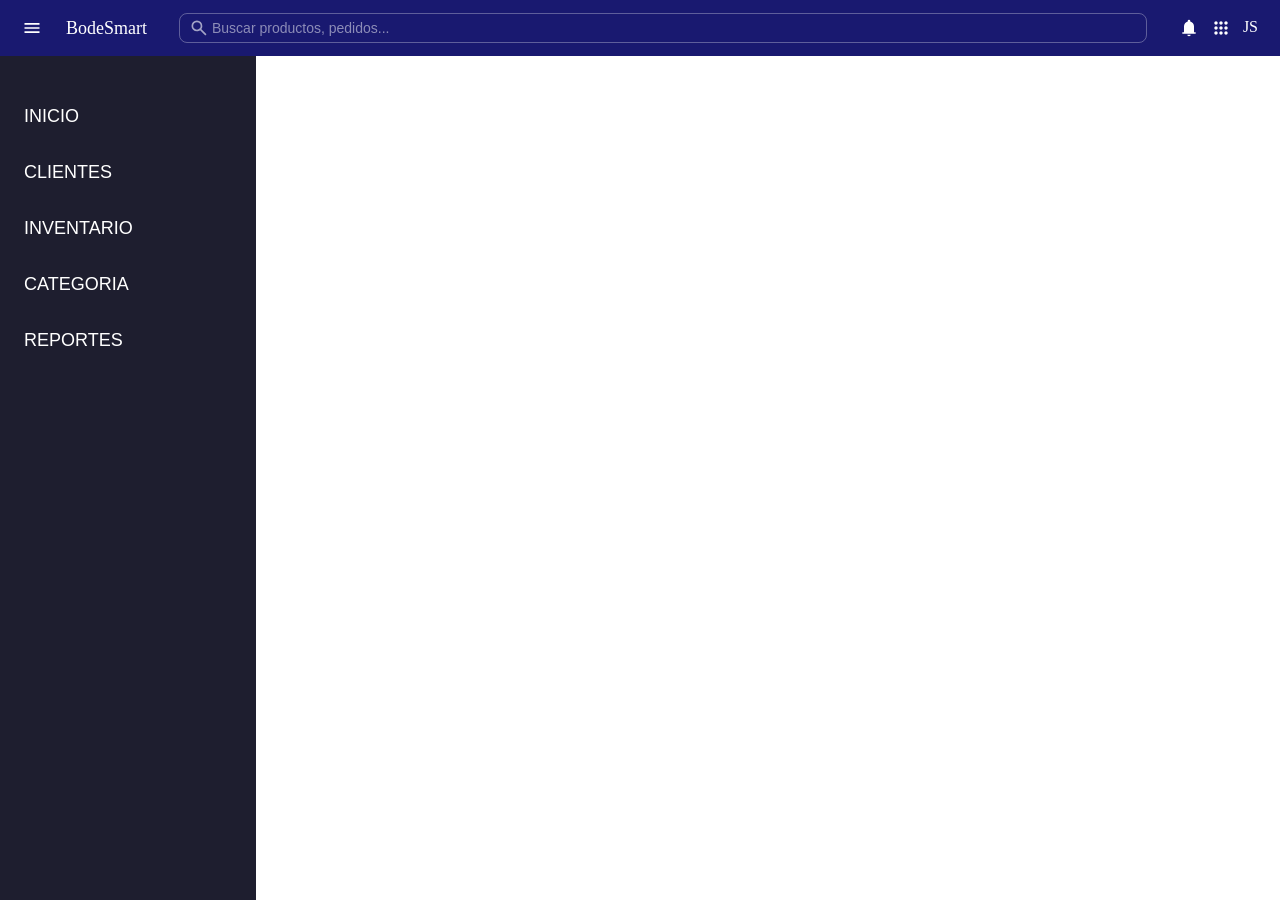
==== index.html @ 6a8f63c6 "modificar el sidebar y agregar función a sus botones" ====
<!doctype html>
<html lang="es">
  <head>
    <meta charset="UTF-8" />
    <meta name="viewport" content="width=device-width, initial-scale=1.0" />
    <title>Document</title>
    <link rel="stylesheet" href="style.css" />
    <link rel="stylesheet" href="estilo-inicio.css">
  </head>
  <body>
    <div class="container">
      <header class="topbar">
        <div class="header-inner">
          <div class="header-container">
            <div class="header-izq">
              <button onclick="colapsarSidebar()" aria-label="Abrir menú">
                <svg
                  xmlns="http://www.w3.org/2000/svg"
                  
                  viewBox="0 -960 960 960"
                >
                  <path
                    d="M120-240v-80h720v80H120Zm0-200v-80h720v80H120Zm0-200v-80h720v80H120Z"
                  />
                </svg>
              </button>
              <span class="">BodeSmart</span>
            </div>
            <div class="header-search">
              <div class="search-container">
              <button>
                <svg xmlns="http://www.w3.org/2000/svg" viewBox="0 -960 960 960"><path d="M784-120 532-372q-30 24-69 38t-83 14q-109 0-184.5-75.5T120-580q0-109 75.5-184.5T380-840q109 0 184.5 75.5T640-580q0 44-14 83t-38 69l252 252-56 56ZM380-400q75 0 127.5-52.5T560-580q0-75-52.5-127.5T380-760q-75 0-127.5 52.5T200-580q0 75 52.5 127.5T380-400Z"/></svg>
              </button>
              <input type="text" placeholder="Buscar productos, pedidos..." />
              </div>
            </div>
            <div class="header-der">
              <button class="icon-btn" aria-label="Notificaciones">
                <svg xmlns="http://www.w3.org/2000/svg" viewBox="0 -960 960 960"><path d="M160-200v-80h80v-280q0-83 50-147.5T420-792v-28q0-25 17.5-42.5T480-880q25 0 42.5 17.5T540-820v28q80 20 130 84.5T720-560v280h80v80H160Zm320-300Zm0 420q-33 0-56.5-23.5T400-160h160q0 33-23.5 56.5T480-80Z"/></svg>
                <span class="notif-dot"></span>
              </button>
              <button>
                <svg xmlns="http://www.w3.org/2000/svg" viewBox="0 -960 960 960"><path d="M183.5-183.5Q160-207 160-240t23.5-56.5Q207-320 240-320t56.5 23.5Q320-273 320-240t-23.5 56.5Q273-160 240-160t-56.5-23.5Zm240 0Q400-207 400-240t23.5-56.5Q447-320 480-320t56.5 23.5Q560-273 560-240t-23.5 56.5Q513-160 480-160t-56.5-23.5Zm240 0Q640-207 640-240t23.5-56.5Q687-320 720-320t56.5 23.5Q800-273 800-240t-23.5 56.5Q753-160 720-160t-56.5-23.5Zm-480-240Q160-447 160-480t23.5-56.5Q207-560 240-560t56.5 23.5Q320-513 320-480t-23.5 56.5Q273-400 240-400t-56.5-23.5Zm240 0Q400-447 400-480t23.5-56.5Q447-560 480-560t56.5 23.5Q560-513 560-480t-23.5 56.5Q513-400 480-400t-56.5-23.5Zm240 0Q640-447 640-480t23.5-56.5Q687-560 720-560t56.5 23.5Q800-513 800-480t-23.5 56.5Q753-400 720-400t-56.5-23.5Zm-480-240Q160-687 160-720t23.5-56.5Q207-800 240-800t56.5 23.5Q320-753 320-720t-23.5 56.5Q273-640 240-640t-56.5-23.5Zm240 0Q400-687 400-720t23.5-56.5Q447-800 480-800t56.5 23.5Q560-753 560-720t-23.5 56.5Q513-640 480-640t-56.5-23.5Zm240 0Q640-687 640-720t23.5-56.5Q687-800 720-800t56.5 23.5Q800-753 800-720t-23.5 56.5Q753-640 720-640t-56.5-23.5Z"/></svg>
              </button>
              <div class="user-avatar">JS</div>
            </div>
          </div>
        </div>
      </header>
      <section class="sidebar">
        <nav>
          <ul>
            <li>
              <button class="sidebar-button" type="button">
                INICIO
              </button>
            </li>
            <li>
              <button class="sidebar-button" type="button">
                CLIENTES
              </button>
            </li>
            <li>
              <button class="sidebar-button" type="button">
                INVENTARIO
              </button>
            </li>
            <li>
              <button class="sidebar-button" type="button">
                CATEGORIA
              </button>
            </li>
            <li>
              <button class="sidebar-button" type="button">
                REPORTES
              </button>
            </li>
          </ul>
        </nav>
      </section>
      <main class="content">

      </main>
    </div>

    <script src="js.js"></script>
  </body>
</html>
---- style.css ----
* {
  margin: 0;
  padding: 0;
  box-sizing: border-box;
}
:root{
  --innerWidth: 1816px;
  --pad-inner: 22px;
  --text-size-small: 0.6875rem; /* 11px */
  --text-size-primary: 0.875rem; /* 14px */
  --text-size-medium: 1.125rem;  /* 18px */
  --text-size-large: 1.375rem;   /* 22px */
}

.container {
  height: 100vh;
  /* padding: 0.5rem; */
  display: grid;
  grid-template-columns: 20% 1fr;
  grid-template-rows: 3.5em 1fr;
  background-color: #ccc;
  overflow: hidden;
  grid-template-areas:
    "topbar topbar"
    "sidebar content";
}

.topbar{
  width: 100%;
  height: 100%;
  display: flex;
  border-radius: 0px;
  background-color: midnightblue;
  color: white;
  fill: white;
}

.topbar a{
  color: inherit;
  text-decoration: none;
  font-size: var(--text-size-medium); /* Consumiendo la variable */
}

.topbar span{
  color: inherit;
  text-decoration: none;
  font-size: var(--text-size-medium); 
}


.header-inner{
  inline-size: min(100% - var(--pad-inner) * 2, var(--innerWidth));
  margin-inline: auto;
  /* background-color: cadetblue; */
}

.header-container {
  display: flex;
  /* justify-content: space-between; ahora los divs izq der mid se separan con gap*/
  align-items: center;
  height: 100%;
  width: 100%;
  gap: 2em;
  
}

.header-izq{
  display: flex;
  gap: 1.5rem;
  align-items: center;
}

/* .header-search{
  flex: 1;
  display: flex;
}

.header-search input {
  width: 100%;
  padding: 0.4rem 0.75rem;
  border: 1px solid rgba(255, 255, 255, 0.3);
  border-radius: 8px;
  background: transparent;
  color: white;
  font-size: var(--text-size-primary);
  outline: none;
} */

.header-search {
  flex: 1;
}

.search-container {
  position: relative;
  width: 100%;
  display: flex;
  align-items: center;
}

.search-container svg {
  position: absolute;
  left: 0.6rem;
  fill: rgba(255, 255, 255, 0.6);
  pointer-events: none;
}

.header-search input {
  width: 100%;
  padding: 0.4rem 0.75rem 0.4rem 2rem;
  border: 1px solid rgba(255, 255, 255, 0.3);
  border-radius: 8px;
  background: transparent;
  color: white;
  font-size: var(--text-size-primary);
  outline: none;
}

.header-search input::placeholder {
  color: rgba(255, 255, 255, 0.5);
}


.header-der{
  display: flex;
  justify-content: flex-end;
  gap: 0.75rem;
}

header button {
  background: transparent; /* Quita el fondo gris */
  border: none;
  padding: 0;              /* Quita el relleno extra del navegador */
  cursor: pointer;         /* Convierte el ratón en la manita al pasar por encima */
  
  /* LA MAGIA: Convertir el botón en un contenedor Flex 
     elimina los espacios fantasma del SVG al instante */
  display: flex;           
  align-items: center;
  justify-content: center;
  /* height: 100%; */
}



header button svg{
  max-width: 100%;
  width: auto;
  height: 1.5em;
}

header nav ul{
  display: flex;
  gap: 2rem;
  list-style: none;
}

.topbar {
  grid-area: topbar;
}

.sidebar {
  grid-area: sidebar;
  background-color: #1e1e2f;
  border-radius: 0;
  height: 100%;
}

.sidebar nav {
  width: 100%;
}

.sidebar nav ul {
  display: flex;
  flex-direction: column;
  padding: 2rem 0;
}

.sidebar nav ul li {
  height: 3.5rem;
  list-style: none;
}

.sidebar-button{
  width: 100%;
  height: 100%;
  font-size: var(--text-size-medium);
  padding: 0 0 0 1.5rem;
  text-align: start;
  color: white;
  background-color: #1e1e2f;
  border: none;
}

.sidebar-button:hover{
  background-color: #3A86FF;
}



.container.is-collapsed {
  /* Pasamos de 2 columnas a 1 sola columna que ocupa todo (1fr) */
  grid-template-columns: 1fr; 
  
  /* Redefinimos el mapa del Grid sin el sidebar */
  grid-template-areas:
    "topbar"
    "content";
}

/* Ocultamos físicamente el sidebar cuando está colapsado */
.container.is-collapsed .sidebar {
  display: none; 
}

@media (max-width: 768px){
    .header-container nav{
        display: none;
    }
}
---- estilo-inicio.css ----
* {
    margin: 0;
    padding: 0;
    box-sizing: border-box;
}

.content {
    padding: 2rem;
    height: 100vh;
    background-color: white;
    overflow-y: auto;
}

.container-info ul {
    display: grid;
    grid-template-columns: repeat(3, 1fr);
    grid-template-rows: 1fr 1fr 1fr;
    gap: 1rem;
    min-width: 650px;
}

.container-info ul li {
    list-style: none;
    background-color: var(--bg-color);
    border-radius: 5px;
    padding: 0.5rem 2rem;
    display: flex;
    align-items: center;
    justify-content: space-between;
    height: 8rem;
}

.container-info ul li svg {
    height: 100%;
    opacity: 0.7;
}

.info-item {
    display: flex;
    flex-direction: column;
    color: white;
}

.info-item p {
    font-size: var(--text-size-large);
}

.info-item span {
    font-size: var(--text-size-primary);
}
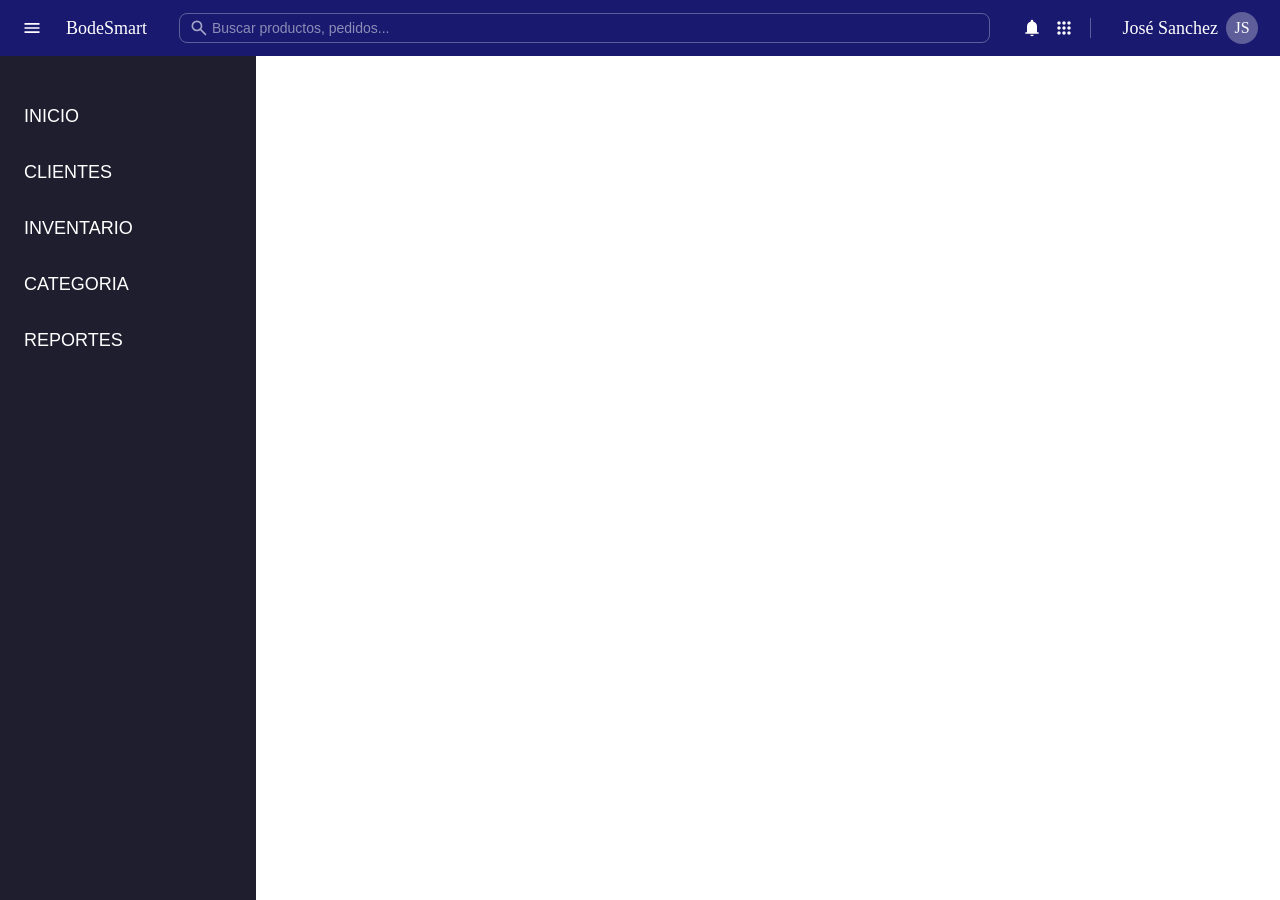
==== commit 7d002058: "Recupere el html y css del header, combine la logica del js" ====
--- a/index.html
+++ b/index.html
@@ -34,16 +34,24 @@
               <input type="text" placeholder="Buscar productos, pedidos..." />
               </div>
             </div>
-            <div class="header-der">
-              <button class="icon-btn" aria-label="Notificaciones">
-                <svg xmlns="http://www.w3.org/2000/svg" viewBox="0 -960 960 960"><path d="M160-200v-80h80v-280q0-83 50-147.5T420-792v-28q0-25 17.5-42.5T480-880q25 0 42.5 17.5T540-820v28q80 20 130 84.5T720-560v280h80v80H160Zm320-300Zm0 420q-33 0-56.5-23.5T400-160h160q0 33-23.5 56.5T480-80Z"/></svg>
+            <div class="header-der-btns">
+                <button class="icon-btn" aria-label="Notificaciones"><svg xmlns="http://www.w3.org/2000/svg" viewBox="0 -960 960 960"><path d="M160-200v-80h80v-280q0-83 50-147.5T420-792v-28q0-25 17.5-42.5T480-880q25 0 42.5 17.5T540-820v28q80 20 130 84.5T720-560v280h80v80H160Zm320-300Zm0 420q-33 0-56.5-23.5T400-160h160q0 33-23.5 56.5T480-80Z"/></svg>
                 <span class="notif-dot"></span>
-              </button>
-              <button>
-                <svg xmlns="http://www.w3.org/2000/svg" viewBox="0 -960 960 960"><path d="M183.5-183.5Q160-207 160-240t23.5-56.5Q207-320 240-320t56.5 23.5Q320-273 320-240t-23.5 56.5Q273-160 240-160t-56.5-23.5Zm240 0Q400-207 400-240t23.5-56.5Q447-320 480-320t56.5 23.5Q560-273 560-240t-23.5 56.5Q513-160 480-160t-56.5-23.5Zm240 0Q640-207 640-240t23.5-56.5Q687-320 720-320t56.5 23.5Q800-273 800-240t-23.5 56.5Q753-160 720-160t-56.5-23.5Zm-480-240Q160-447 160-480t23.5-56.5Q207-560 240-560t56.5 23.5Q320-513 320-480t-23.5 56.5Q273-400 240-400t-56.5-23.5Zm240 0Q400-447 400-480t23.5-56.5Q447-560 480-560t56.5 23.5Q560-513 560-480t-23.5 56.5Q513-400 480-400t-56.5-23.5Zm240 0Q640-447 640-480t23.5-56.5Q687-560 720-560t56.5 23.5Q800-513 800-480t-23.5 56.5Q753-400 720-400t-56.5-23.5Zm-480-240Q160-687 160-720t23.5-56.5Q207-800 240-800t56.5 23.5Q320-753 320-720t-23.5 56.5Q273-640 240-640t-56.5-23.5Zm240 0Q400-687 400-720t23.5-56.5Q447-800 480-800t56.5 23.5Q560-753 560-720t-23.5 56.5Q513-640 480-640t-56.5-23.5Zm240 0Q640-687 640-720t23.5-56.5Q687-800 720-800t56.5 23.5Q800-753 800-720t-23.5 56.5Q753-640 720-640t-56.5-23.5Z"/></svg>
-              </button>
-              <div class="user-avatar">JS</div>
-            </div>
+                </button>
+                <button>
+                  <svg xmlns="http://www.w3.org/2000/svg" viewBox="0 -960 960 960"><path d="M183.5-183.5Q160-207 160-240t23.5-56.5Q207-320 240-320t56.5 23.5Q320-273 320-240t-23.5 56.5Q273-160 240-160t-56.5-23.5Zm240 0Q400-207 400-240t23.5-56.5Q447-320 480-320t56.5 23.5Q560-273 560-240t-23.5 56.5Q513-160 480-160t-56.5-23.5Zm240 0Q640-207 640-240t23.5-56.5Q687-320 720-320t56.5 23.5Q800-273 800-240t-23.5 56.5Q753-160 720-160t-56.5-23.5Zm-480-240Q160-447 160-480t23.5-56.5Q207-560 240-560t56.5 23.5Q320-513 320-480t-23.5 56.5Q273-400 240-400t-56.5-23.5Zm240 0Q400-447 400-480t23.5-56.5Q447-560 480-560t56.5 23.5Q560-513 560-480t-23.5 56.5Q513-400 480-400t-56.5-23.5Zm240 0Q640-447 640-480t23.5-56.5Q687-560 720-560t56.5 23.5Q800-513 800-480t-23.5 56.5Q753-400 720-400t-56.5-23.5Zm-480-240Q160-687 160-720t23.5-56.5Q207-800 240-800t56.5 23.5Q320-753 320-720t-23.5 56.5Q273-640 240-640t-56.5-23.5Zm240 0Q400-687 400-720t23.5-56.5Q447-800 480-800t56.5 23.5Q560-753 560-720t-23.5 56.5Q513-640 480-640t-56.5-23.5Zm240 0Q640-687 640-720t23.5-56.5Q687-800 720-800t56.5 23.5Q800-753 800-720t-23.5 56.5Q753-640 720-640t-56.5-23.5Z"/></svg>
+                </button>
+              </div>
+              <div class="perfil">
+                <span>José Sanchez</span>
+                <div class="user-avatar" onclick="desplegarMenu(event)">JS</div>
+                <div class="perfil-menu">
+                  <div class="menu-container" onclick="event.stopPropagation(); window.location='login.html'">
+                    <svg xmlns="http://www.w3.org/2000/svg" viewBox="0 -960 960 960"><path d="M200-120q-33 0-56.5-23.5T120-200v-560q0-33 23.5-56.5T200-840h280v80H200v560h280v80H200Zm440-160-55-58 102-102H360v-80h327L585-622l55-58 200 200-200 200Z"/></svg>
+                    <span>Cerrar sesión</span>
+                  </div>
+                </div>
+              </div>
           </div>
         </div>
       </header>
--- a/style.css
+++ b/style.css
@@ -123,7 +123,71 @@
 .header-der{
   display: flex;
   justify-content: flex-end;
+  gap: 0.95rem;
+}
+
+.header-der-btns {
+  display: flex;
+  align-items: center;
   gap: 0.75rem;
+  padding-right: 1rem;
+  border-right: 1px solid rgba(255, 255, 255, 0.3);
+}
+
+.perfil{
+  position: relative;
+  display: flex;
+  align-items: center;
+  gap: 0.5em;
+  
+}
+
+.perfil-menu{
+  display: none;
+  position: absolute;
+  top: calc(100% + 0.5rem);
+  right: 0;
+  background: white;
+  color: midnightblue;
+  border-radius: 3px;
+  padding: 0.3rem 0; /* a los lados no va padding */
+  min-width: 160px;
+  box-shadow: 0 4px 12px rgba(0,0,0,0.15);
+}
+
+.menu-container{
+  display: flex;
+  /* en el container main no va altura */
+  cursor: pointer;
+  align-items: center;
+  padding: 0.4rem 1rem;
+  gap: 0.3rem;
+}
+
+.menu-container svg{
+  fill: black;
+  /* max-width: 100%; */
+  height: 1.5rem;
+}
+
+.perfil-menu a{
+  display: block;
+  padding: 0.6rem 1rem;
+  font-size: 1rem;
+  color: midnightblue;
+  text-decoration: none;
+}
+
+
+.user-avatar{
+  width: 32px;
+  height: 32px;
+  background-color: rgba(255, 255, 255, 0.3);
+  border-radius: 999px;
+  display: flex;
+  justify-content: center;
+  align-items: center;
+  cursor: pointer;
 }
 
 header button {
@@ -212,6 +276,10 @@
   display: none; 
 }
 
+.perfil.is-open .perfil-menu {
+  display: block;
+}
+
 @media (max-width: 768px){
     .header-container nav{
         display: none;
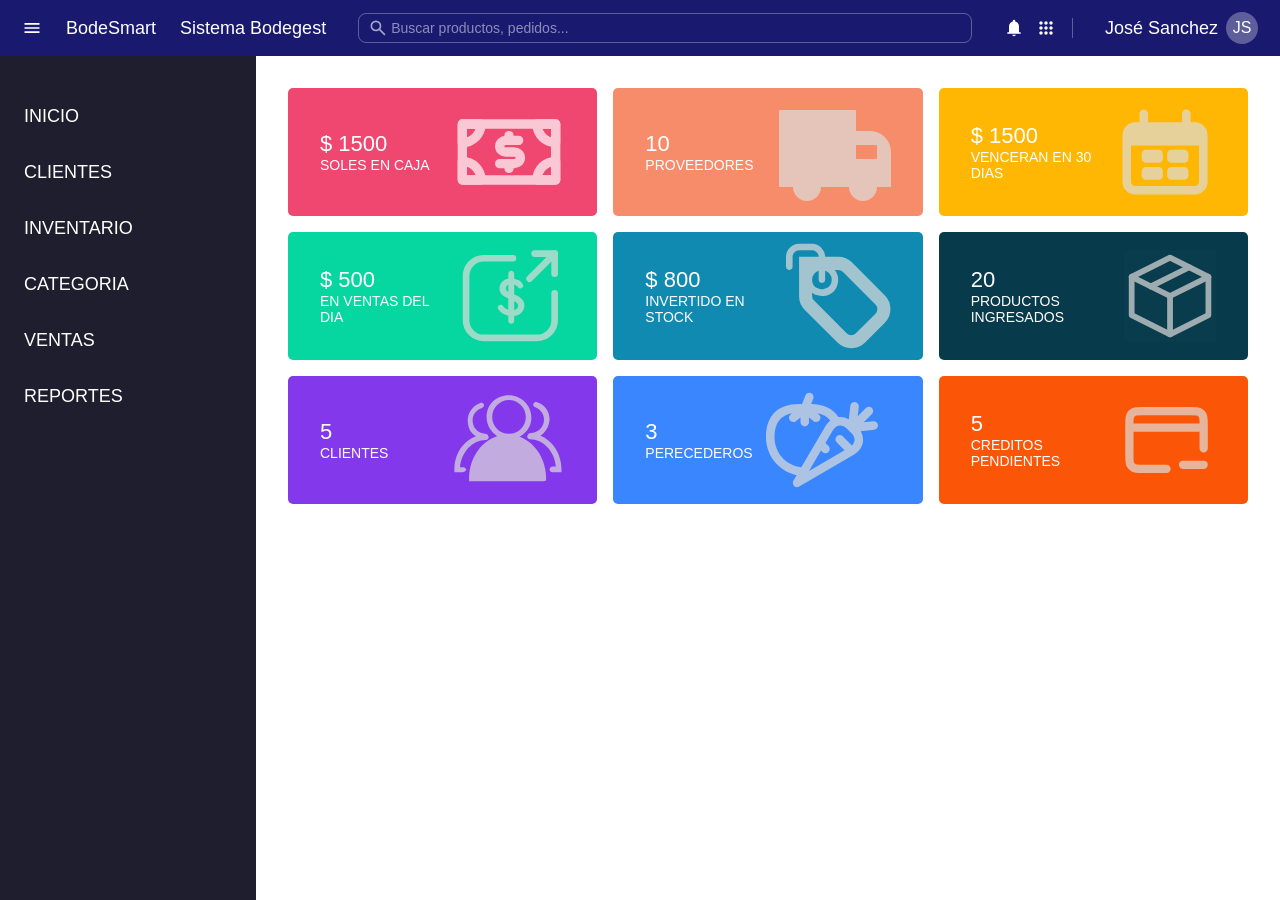
==== commit 4ae9045f: "mejoras" ====
--- a/index.html
+++ b/index.html
@@ -6,6 +6,7 @@
     <title>Document</title>
     <link rel="stylesheet" href="style.css" />
     <link rel="stylesheet" href="estilo-inicio.css">
+    <link rel="stylesheet" href="estilo-inventario.css">
   </head>
   <body>
     <div class="container">
@@ -25,6 +26,7 @@
                 </svg>
               </button>
               <span class="">BodeSmart</span>
+              <span class="" style="font-family: 'Gill Sans', 'Gill Sans MT', Calibri, 'Trebuchet MS', sans-serif; display: flex;">Sistema Bodegest</span>
             </div>
             <div class="header-search">
               <div class="search-container">
@@ -80,6 +82,11 @@
             </li>
             <li>
               <button class="sidebar-button" type="button">
+                VENTAS
+              </button>
+            </li>
+            <li>
+              <button class="sidebar-button" type="button">
                 REPORTES
               </button>
             </li>
@@ -87,7 +94,73 @@
         </nav>
       </section>
       <main class="content">
-
+        <section class="container-info">
+    <ul>
+        <li style="--bg-color: #EF476F;">
+            <div class="info-item">
+                <p>$ 1500</p>
+                <span>SOLES EN CAJA</span>
+            </div>
+            <svg viewBox="0 0 24 24" fill="none" xmlns="http://www.w3.org/2000/svg" stroke="#ffffff"><g id="SVGRepo_bgCarrier" stroke-width="0"></g><g id="SVGRepo_tracerCarrier" stroke-linecap="round" stroke-linejoin="round"></g><g id="SVGRepo_iconCarrier"> <g clip-path="url(#clip0_443_3628)"> <rect x="2" y="6" width="20" height="12" stroke="#ffffff" stroke-width="2" stroke-linecap="round" stroke-linejoin="round"></rect> <path d="M22 10C21.4747 10 20.9546 9.89654 20.4693 9.69552C19.984 9.4945 19.543 9.19986 19.1716 8.82843C18.8001 8.45699 18.5055 8.01604 18.3045 7.53073C18.1035 7.04543 18 6.52529 18 6L22 6L22 10Z" stroke="#ffffff" stroke-width="2" stroke-linecap="round" stroke-linejoin="round"></path> <path d="M18 18C18 16.9391 18.4214 15.9217 19.1716 15.1716C19.9217 14.4214 20.9391 14 22 14L22 18L18 18Z" stroke="#ffffff" stroke-width="2" stroke-linecap="round" stroke-linejoin="round"></path> <path d="M2 14C3.06087 14 4.07828 14.4214 4.82843 15.1716C5.57857 15.9217 6 16.9391 6 18L2 18L2 14Z" stroke="#ffffff" stroke-width="2" stroke-linecap="round" stroke-linejoin="round"></path> <path d="M6 6C6 7.06087 5.57857 8.07828 4.82843 8.82843C4.07828 9.57857 3.06087 10 2 10L2 6H6Z" stroke="#ffffff" stroke-width="2" stroke-linecap="round" stroke-linejoin="round"></path> <path d="M14.0741 9.5H11.3333C10.597 9.5 10 10.0596 10 10.75C10 11.4404 10.597 12 11.3333 12H13.1111C13.8475 12 14.4444 12.5596 14.4444 13.25C14.4444 13.9404 13.8475 14.5 13.1111 14.5H10" stroke="#ffffff" stroke-width="2" stroke-linecap="round" stroke-linejoin="round"></path> <path d="M12 9.51733V8.5" stroke="#ffffff" stroke-width="2" stroke-linecap="round" stroke-linejoin="round"></path> <path d="M12 15.5173V14.5" stroke="#ffffff" stroke-width="2" stroke-linecap="round" stroke-linejoin="round"></path> </g> <defs> <clipPath id="clip0_443_3628"> <rect width="24" height="24" fill="white"></rect> </clipPath> </defs> </g></svg>
+        </li>
+        <li style="--bg-color: #F78C6B;">
+            <div class="info-item">
+                <p>10</p>
+                <span>PROVEEDORES</span>
+            </div>
+            <svg viewBox="0 0 16 16" fill="none" xmlns="http://www.w3.org/2000/svg"><g id="SVGRepo_bgCarrier" stroke-width="0"></g><g id="SVGRepo_tracerCarrier" stroke-linecap="round" stroke-linejoin="round"></g><g id="SVGRepo_iconCarrier"> <path fill-rule="evenodd" clip-rule="evenodd" d="M11 2H0V13H2C2 14.1046 2.89543 15 4 15C5.10457 15 6 14.1046 6 13H10C10 14.1046 10.8954 15 12 15C13.1046 15 14 14.1046 14 13H16V8C16 6.34315 14.6569 5 13 5H11V2ZM11 7V9H14V7H11Z" fill="#deddda"></path> </g></svg>
+        </li>
+        <li style="--bg-color: #FFB703;">
+            <div class="info-item">
+                <p>$ 1500</p>
+                <span>VENCERAN EN 30 DIAS</span>
+            </div>
+            <svg viewBox="0 0 24 24" fill="none" xmlns="http://www.w3.org/2000/svg" stroke="#deddda"><g id="SVGRepo_bgCarrier" stroke-width="0"></g><g id="SVGRepo_tracerCarrier" stroke-linecap="round" stroke-linejoin="round"></g><g id="SVGRepo_iconCarrier"> <rect x="3" y="6" width="18" height="15" rx="2" stroke="#deddda" stroke-width="2"></rect> <path d="M3 10C3 8.11438 3 7.17157 3.58579 6.58579C4.17157 6 5.11438 6 7 6H17C18.8856 6 19.8284 6 20.4142 6.58579C21 7.17157 21 8.11438 21 10H3Z" fill="#deddda"></path> <path d="M7 3L7 6" stroke="#deddda" stroke-width="2" stroke-linecap="round"></path> <path d="M17 3L17 6" stroke="#deddda" stroke-width="2" stroke-linecap="round"></path> <rect x="7" y="12" width="4" height="2" rx="0.5" fill="#deddda"></rect> <rect x="7" y="16" width="4" height="2" rx="0.5" fill="#deddda"></rect> <rect x="13" y="12" width="4" height="2" rx="0.5" fill="#deddda"></rect> <rect x="13" y="16" width="4" height="2" rx="0.5" fill="#deddda"></rect> </g></svg>
+        </li>
+        <li style="--bg-color: #06D6A0;">
+            <div class="info-item">
+                <p>$ 500</p>
+                <span>EN VENTAS DEL DIA</span>
+            </div>
+            <svg viewBox="-0.5 0 25 25" fill="none" xmlns="http://www.w3.org/2000/svg"><g id="SVGRepo_bgCarrier" stroke-width="0"></g><g id="SVGRepo_tracerCarrier" stroke-linecap="round" stroke-linejoin="round"></g><g id="SVGRepo_iconCarrier"> <path d="M12.8702 16.97V18.0701C12.8702 18.2478 12.7995 18.4181 12.6739 18.5437C12.5482 18.6694 12.3778 18.74 12.2001 18.74C12.0224 18.74 11.852 18.6694 11.7264 18.5437C11.6007 18.4181 11.5302 18.2478 11.5302 18.0701V16.9399C11.0867 16.8668 10.6625 16.7051 10.2828 16.4646C9.90316 16.2241 9.57575 15.9097 9.32013 15.54C9.21763 15.428 9.16061 15.2817 9.16016 15.1299C9.16006 15.0433 9.17753 14.9576 9.21155 14.8779C9.24557 14.7983 9.29545 14.7263 9.35809 14.6665C9.42074 14.6067 9.49484 14.5601 9.57599 14.5298C9.65713 14.4994 9.7436 14.4859 9.83014 14.49C9.91602 14.4895 10.0009 14.5081 10.0787 14.5444C10.1566 14.5807 10.2254 14.6338 10.2802 14.7C10.6 15.1178 11.0342 15.4338 11.5302 15.6099V13.0701C10.2002 12.5401 9.53015 11.77 9.53015 10.76C9.55019 10.2193 9.7627 9.70353 10.1294 9.30566C10.4961 8.9078 10.9929 8.65407 11.5302 8.59009V7.47998C11.5302 7.30229 11.6007 7.13175 11.7264 7.0061C11.852 6.88045 12.0224 6.81006 12.2001 6.81006C12.3778 6.81006 12.5482 6.88045 12.6739 7.0061C12.7995 7.13175 12.8702 7.30229 12.8702 7.47998V8.58008C13.2439 8.63767 13.6021 8.76992 13.9234 8.96924C14.2447 9.16856 14.5226 9.43077 14.7402 9.73999C14.8284 9.85568 14.8805 9.99471 14.8901 10.1399C14.8928 10.2256 14.8783 10.3111 14.8473 10.3911C14.8163 10.4711 14.7696 10.5439 14.7099 10.6055C14.6502 10.667 14.5787 10.7161 14.4998 10.7495C14.4208 10.7829 14.3359 10.8001 14.2501 10.8C14.1607 10.7989 14.0725 10.7787 13.9915 10.7407C13.9104 10.7028 13.8384 10.648 13.7802 10.5801C13.5417 10.2822 13.2274 10.054 12.8702 9.91992V12.1699L13.1202 12.27C14.3902 12.76 15.1802 13.4799 15.1802 14.6299C15.163 15.2399 14.9149 15.8208 14.4862 16.2551C14.0575 16.6894 13.4799 16.9449 12.8702 16.97ZM11.5302 11.5901V9.96997C11.3688 10.0285 11.2298 10.1363 11.1329 10.2781C11.0361 10.4198 10.9862 10.5884 10.9902 10.76C10.9984 10.93 11.053 11.0945 11.1483 11.2356C11.2435 11.3767 11.3756 11.4889 11.5302 11.5601V11.5901ZM13.7302 14.6599C13.7302 14.1699 13.3902 13.8799 12.8702 13.6599V15.6599C13.1157 15.6254 13.3396 15.5009 13.4985 15.3105C13.6574 15.1202 13.74 14.8776 13.7302 14.6299V14.6599Z" fill="#deddda"></path> <path d="M12.58 3.96997H6C4.93913 3.96997 3.92178 4.39146 3.17163 5.1416C2.42149 5.89175 2 6.9091 2 7.96997V17.97C2 19.0308 2.42149 20.0482 3.17163 20.7983C3.92178 21.5485 4.93913 21.97 6 21.97H18C19.0609 21.97 20.0783 21.5485 20.8284 20.7983C21.5786 20.0482 22 19.0308 22 17.97V11.8999" stroke="#deddda" stroke-width="1.5" stroke-linecap="round" stroke-linejoin="round"></path> <path d="M16.3398 8.57992L21.9998 2.91992" stroke="#deddda" stroke-width="1.5" stroke-linecap="round" stroke-linejoin="round"></path> <path d="M17.4805 2.91992H22.0005V7.44992" stroke="#deddda" stroke-width="1.5" stroke-linecap="round" stroke-linejoin="round"></path> </g></svg>
+        </li>
+        <li style="--bg-color: #118AB2;">
+            <div class="info-item">
+                <p>$ 800</p>
+                <span>INVERTIDO EN STOCK</span>
+            </div>
+            <svg fill="#deddda" viewBox="0 0 32 32" version="1.1" xmlns="http://www.w3.org/2000/svg"><g id="SVGRepo_bgCarrier" stroke-width="0"></g><g id="SVGRepo_tracerCarrier" stroke-linecap="round" stroke-linejoin="round"></g><g id="SVGRepo_iconCarrier"> <title>label</title> <path d="M0 7.008v-3.008q0-1.632 1.184-2.816t2.816-1.184h4q1.664 0 2.816 1.184t1.184 2.816h4q2.496 0 4.256 1.76l9.984 10.016q1.76 1.728 1.76 4.224t-1.76 4.256l-5.984 6.016q-1.76 1.728-4.224 1.728t-4.256-1.728l-10.016-10.016q-1.76-1.76-1.76-4.256v-12h6.016q0-0.832-0.608-1.408t-1.408-0.576h-4q-0.832 0-1.408 0.576t-0.576 1.408v3.008q0 0.608-0.512 0.864t-0.992 0-0.512-0.864zM8 16q0 0.832 0.608 1.408l9.984 10.016q0.608 0.576 1.44 0.576t1.376-0.576l6.016-6.016q0.576-0.576 0.576-1.408t-0.576-1.408l-10.016-10.016q-0.576-0.576-1.408-0.576h-1.024q1.024 1.376 1.024 3.008 0 1.12-0.384 2.048t-0.992 1.536-1.472 0.992-1.728 0.416-1.76-0.192-1.664-0.832v1.024zM8 11.008q0 0.8 0.32 1.44t0.864 0.928 1.184 0.48 1.28 0 1.152-0.48 0.864-0.928 0.352-1.44q0-0.96-0.576-1.728t-1.44-1.056v2.784q0 0.608-0.512 0.864t-0.992 0-0.48-0.864v-2.784q-0.896 0.288-1.44 1.056t-0.576 1.728z"></path> </g></svg>
+        </li>
+        <li style="--bg-color: #073B4C;">
+            <div class="info-item">
+                <p>20</p>
+                <span>PRODUCTOS INGRESADOS</span>
+            </div>
+            <svg viewBox="0 0 24 24" version="1.1" xmlns="http://www.w3.org/2000/svg" xmlns:xlink="http://www.w3.org/1999/xlink" fill="#000000"><g id="SVGRepo_bgCarrier" stroke-width="0"></g><g id="SVGRepo_tracerCarrier" stroke-linecap="round" stroke-linejoin="round"></g><g id="SVGRepo_iconCarrier"> <title></title> <g fill="none" fill-rule="evenodd" id="页面-1" stroke="none" stroke-width="1"> <g id="导航图标" transform="translate(-325.000000, -80.000000)"> <g id="编组" transform="translate(325.000000, 80.000000)"> <polygon fill="#deddda" fill-opacity="0.01" fill-rule="nonzero" id="路径" points="24 0 0 0 0 24 24 24"></polygon> <polygon id="路径" points="22 7 12 2 2 7 2 17 12 22 22 17" stroke="#deddda" stroke-linejoin="round" stroke-width="1.5"></polygon> <line id="路径" stroke="#deddda" stroke-linecap="round" stroke-linejoin="round" stroke-width="1.5" x1="2" x2="12" y1="7" y2="12"></line> <line id="路径" stroke="#deddda" stroke-linecap="round" stroke-linejoin="round" stroke-width="1.5" x1="12" x2="12" y1="22" y2="12"></line> <line id="路径" stroke="#deddda" stroke-linecap="round" stroke-linejoin="round" stroke-width="1.5" x1="22" x2="12" y1="7" y2="12"></line> <line id="路径" stroke="#deddda" stroke-linecap="round" stroke-linejoin="round" stroke-width="1.5" x1="17" x2="7" y1="4.5" y2="9.5"></line> </g> </g> </g> </g></svg>
+        </li>
+        <li style="--bg-color: #8338EC;">
+            <div class="info-item">
+                <p>5</p>
+                <span>CLIENTES</span>
+            </div>
+            <svg viewBox="0 0 1024 1024" class="icon" version="1.1" xmlns="http://www.w3.org/2000/svg" fill="#deddda"><g id="SVGRepo_bgCarrier" stroke-width="0"></g><g id="SVGRepo_tracerCarrier" stroke-linecap="round" stroke-linejoin="round"></g><g id="SVGRepo_iconCarrier"><path d="M512 505.6c-108.8 0-204.8-89.6-204.8-204.8S396.8 102.4 512 102.4c108.8 0 204.8 89.6 204.8 204.8S620.8 505.6 512 505.6z m0-358.4c-83.2 0-153.6 70.4-153.6 153.6s64 153.6 153.6 153.6 153.6-70.4 153.6-153.6S595.2 147.2 512 147.2z" fill="#deddda"></path><path d="M832 864c0-211.2-147.2-377.6-326.4-377.6s-326.4 166.4-326.4 377.6H832z" fill="#deddda"></path><path d="M832 889.6H147.2v-25.6c0-224 160-403.2 352-403.2s352 179.2 352 396.8v25.6l-19.2 6.4z m-633.6-51.2h608C800 659.2 665.6 512 505.6 512c-166.4 0-294.4 147.2-307.2 326.4zM710.4 499.2c-12.8 0-25.6-12.8-25.6-25.6s12.8-25.6 25.6-25.6c64 0 121.6-51.2 121.6-121.6 0-51.2-32-96-83.2-115.2-12.8-6.4-19.2-19.2-12.8-32 6.4-12.8 19.2-19.2 32-12.8 70.4 19.2 115.2 83.2 115.2 160-6.4 96-83.2 172.8-172.8 172.8z" fill="#deddda"></path><path d="M966.4 806.4h-57.6c-12.8 0-25.6-12.8-25.6-25.6s12.8-25.6 25.6-25.6h32c-12.8-140.8-115.2-249.6-236.8-249.6-12.8 0-25.6-12.8-25.6-25.6s12.8-25.6 25.6-25.6c160 0 288 147.2 288 326.4v25.6h-25.6z" fill="#deddda"></path><path d="M300.8 499.2c-6.4 0-6.4 0 0 0-44.8 0-89.6-12.8-121.6-44.8-32-32-44.8-76.8-44.8-121.6 0-70.4 44.8-134.4 115.2-160 12.8-6.4 25.6 0 32 12.8 6.4 12.8 0 25.6-12.8 32-57.6 19.2-89.6 64-89.6 115.2 0 32 12.8 64 32 83.2 19.2 25.6 51.2 32 83.2 38.4 19.2 0 25.6 12.8 25.6 25.6s-6.4 19.2-19.2 19.2z" fill="#deddda"></path><path d="M89.6 806.4H12.8v-25.6c0-179.2 128-320 288-320 12.8 0 25.6 12.8 25.6 25.6s-12.8 25.6-25.6 25.6C179.2 512 76.8 620.8 64 761.6h32c12.8 0 25.6 12.8 25.6 25.6-6.4 6.4-12.8 19.2-32 19.2z" fill="#deddda"></path></g></svg>
+        </li>
+        <li style="--bg-color: #3A86FF;" >
+            <div class="info-item">
+                <p>3</p>
+                <span>PERECEDEROS</span>
+            </div>
+            <svg fill="#deddda" height="200px" width="200px" version="1.1" id="Layer_1" xmlns="http://www.w3.org/2000/svg" xmlns:xlink="http://www.w3.org/1999/xlink" viewBox="0 0 512 512" xml:space="preserve"><g id="SVGRepo_bgCarrier" stroke-width="0"></g><g id="SVGRepo_tracerCarrier" stroke-linecap="round" stroke-linejoin="round"></g><g id="SVGRepo_iconCarrier"> <g> <g> <path d="M511.879,187.305c-1.188-10.685-10.807-18.385-21.499-17.198l-43.397,4.823l37.41-37.411 c7.601-7.603,7.601-19.928,0-27.531c-7.603-7.601-19.928-7.601-27.531,0l-37.409,37.41l4.82-43.396 c1.188-10.686-6.513-20.311-17.199-21.497c-10.685-1.181-20.311,6.514-21.499,17.199l-6.876,61.896 c-12.201-7.22-25.599-11.085-39.157-11.085c-2.915,0-5.795,0.18-8.637,0.515c-24.32-37.863-66.923-58.157-124.372-59.046 l9.792-25.196c3.895-10.022-1.072-21.303-11.094-25.197c-10.019-3.894-21.303,1.072-25.198,11.094l-15.468,39.797 c-4.287-0.361-8.575-0.545-12.838-0.545C53.886,91.938,0,145.676,0,243.255c0,46.36,17.789,90.2,50.09,123.442 c24.837,25.561,56.174,42.723,90.366,49.903l-15.137,25.823c-4.48,7.643-3.236,17.347,3.029,23.61 c3.751,3.752,8.734,5.703,13.771,5.703c3.374,0,6.772-0.876,9.839-2.674l250.766-146.998 c22.754-13.337,37.536-34.498,40.559-58.056c2.117-16.503-1.668-33.317-10.523-48.324l61.921-6.881 C505.367,207.616,513.067,197.992,511.879,187.305z M38.935,243.255c0-64.125,26.543-100.294,80.889-109.813l-7.112,5.482 c-8.516,6.563-10.098,18.787-3.535,27.304c3.835,4.976,9.601,7.585,15.434,7.585c4.148,0,8.331-1.321,11.87-4.049l21.211-16.348 v20.863c0,10.751,8.716,19.468,19.468,19.468s19.468-8.716,19.468-19.468v-20.863l21.211,16.348 c3.54,2.728,7.721,4.049,11.87,4.049c5.831,0,11.599-2.609,15.434-7.585c6.563-8.516,4.98-20.739-3.535-27.304l-7.008-5.402 c26.228,4.707,46.126,15.697,59.488,32.863c-8.4,6.577-15.782,15.073-21.761,25.274L161.558,380.608 C91.944,372.913,38.935,314.615,38.935,243.255z M404.664,259.053c-1.054,8.215-5.182,15.818-11.867,22.149l-42.133-42.134 c-7.603-7.601-19.928-7.603-27.531-0.001c-7.603,7.603-7.603,19.928-0.001,27.531l35.929,35.931l-162.412,95.207l54.737-93.374 l6.898,6.898c3.801,3.801,8.784,5.703,13.766,5.703c4.981,0,9.965-1.901,13.766-5.701c7.603-7.603,7.603-19.928,0-27.531 l-14.08-14.081l34.176-58.299c8.158-13.915,20.416-21.897,33.633-21.897c10.431,0,20.706,4.762,29.715,13.77l21.901,21.901 C401.366,235.328,406.162,247.378,404.664,259.053z"></path> </g> </g> </g></svg>
+        </li>
+        <li style="--bg-color: #FB5607;">
+            <div class="info-item">
+                <p>5</p>
+                <span>CREDITOS PENDIENTES</span>
+            </div>
+            <svg viewBox="0 0 24 24" fill="none" xmlns="http://www.w3.org/2000/svg"><g id="SVGRepo_bgCarrier" stroke-width="0"></g><g id="SVGRepo_tracerCarrier" stroke-linecap="round" stroke-linejoin="round"></g><g id="SVGRepo_iconCarrier"> <path d="M12 19H6.2C5.07989 19 4.51984 19 4.09202 18.782C3.71569 18.5903 3.40973 18.2843 3.21799 17.908C3 17.4802 3 16.9201 3 15.8V8.2C3 7.0799 3 6.51984 3.21799 6.09202C3.40973 5.71569 3.71569 5.40973 4.09202 5.21799C4.51984 5 5.0799 5 6.2 5H17.8C18.9201 5 19.4802 5 19.908 5.21799C20.2843 5.40973 20.5903 5.71569 20.782 6.09202C21 6.51984 21 7.0799 21 8.2V14M3 9H21M21 18.0007L16 18" stroke="#deddda" stroke-width="2" stroke-linecap="round" stroke-linejoin="round"></path> </g></svg>
+        </li>
+    </ul>
+</section>
       </main>
     </div>
 
--- a/style.css
+++ b/style.css
@@ -1,6 +1,7 @@
 * {
   margin: 0;
   padding: 0;
+  font-family: 'Franklin Gothic Medium', 'Arial Narrow', Arial, sans-serif;
   box-sizing: border-box;
 }
 :root{
@@ -259,7 +260,12 @@
   background-color: #3A86FF;
 }
 
-
+.content {
+  padding: 2rem;
+  height: 100vh;
+  background-color: white;
+  overflow-y: auto;
+}
 
 .container.is-collapsed {
   /* Pasamos de 2 columnas a 1 sola columna que ocupa todo (1fr) */
--- a/estilo-inicio.css
+++ b/estilo-inicio.css
@@ -4,19 +4,14 @@
     box-sizing: border-box;
 }
 
-.content {
-    padding: 2rem;
-    height: 100vh;
-    background-color: white;
-    overflow-y: auto;
-}
-
 .container-info ul {
     display: grid;
-    grid-template-columns: repeat(3, 1fr);
+    grid-template-columns: repeat(
+        auto-fill,
+        minmax(300px, 1fr)
+    );
     grid-template-rows: 1fr 1fr 1fr;
     gap: 1rem;
-    min-width: 650px;
 }
 
 .container-info ul li {
--- a/estilo-inventario.css
+++ b/estilo-inventario.css
@@ -0,0 +1,63 @@
+* {
+    margin: 0;
+    padding: 0;
+    box-sizing: border-box;
+}
+
+.container-products {
+    width: 100%;
+    height: 100%;
+}
+
+.container-products table {
+    border-collapse: collapse;
+    border: 1px solid rgb(140 140 140);
+    font-size: var(--text-size-primary);
+    width: 100%;
+}
+
+.container-products table th, td{
+    text-align: left;
+}
+
+.container-products table caption {
+    caption-side: top;
+    padding: 10px;
+    font-weight: bold;
+    border: 1px solid rgb(140 140 140);
+    font-size: var(--text-size-large);
+    text-align: start;
+}
+
+.products-head {
+    border: 1px solid rgb(140 140 140);
+    background-color: rgb(228 240 245);
+}
+
+.container-products th, td {
+    padding: 1rem 1rem;
+}
+
+.products-foot {
+    border: 1px solid rgb(140 140 140);
+    height: 6rem;
+}
+
+.products-foot tr th {
+    text-align: start;
+}
+
+.products-foot-button div {
+    display: flex;
+    justify-content: space-evenly;
+}
+
+.products-foot-button button {
+    background-color: #215ca5;
+    padding: 0.5rem 0.5rem;
+    height: 3rem;
+    font-size: 1em;
+    text-align: center;
+    border: none;
+    color: white;
+}
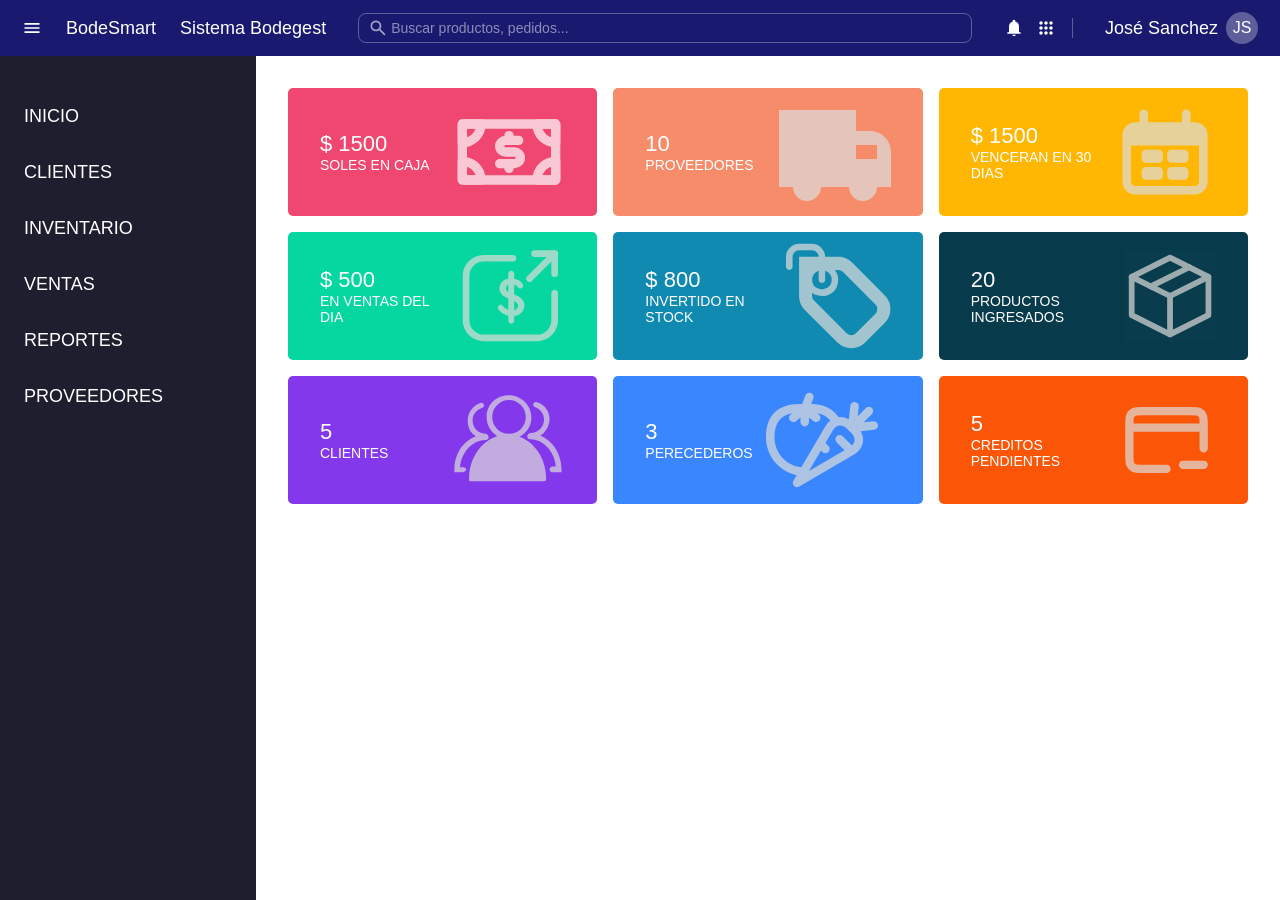
==== commit 5a30684a: "avance 1" ====
--- a/index.html
+++ b/index.html
@@ -7,6 +7,8 @@
     <link rel="stylesheet" href="style.css" />
     <link rel="stylesheet" href="estilo-inicio.css">
     <link rel="stylesheet" href="estilo-inventario.css">
+      <link rel="stylesheet" href="estilo-reportes.css">
+      <link rel="stylesheet" href="estilo-proveedores.css">
   </head>
   <body>
     <div class="container">
@@ -77,11 +79,6 @@
             </li>
             <li>
               <button class="sidebar-button" type="button">
-                CATEGORIA
-              </button>
-            </li>
-            <li>
-              <button class="sidebar-button" type="button">
                 VENTAS
               </button>
             </li>
@@ -90,6 +87,11 @@
                 REPORTES
               </button>
             </li>
+              <li>
+                  <button class="sidebar-button">
+                      PROVEEDORES
+                  </button>
+              </li>
           </ul>
         </nav>
       </section>
--- a/style.css
+++ b/style.css
@@ -39,7 +39,7 @@
 .topbar a{
   color: inherit;
   text-decoration: none;
-  font-size: var(--text-size-medium); /* Consumiendo la variable */
+  font-size: var(--text-size-medium);
 }
 
 .topbar span{
@@ -52,12 +52,10 @@
 .header-inner{
   inline-size: min(100% - var(--pad-inner) * 2, var(--innerWidth));
   margin-inline: auto;
-  /* background-color: cadetblue; */
 }
 
 .header-container {
   display: flex;
-  /* justify-content: space-between; ahora los divs izq der mid se separan con gap*/
   align-items: center;
   height: 100%;
   width: 100%;
@@ -151,14 +149,14 @@
   background: white;
   color: midnightblue;
   border-radius: 3px;
-  padding: 0.3rem 0; /* a los lados no va padding */
+  padding: 0.3rem 0;
   min-width: 160px;
   box-shadow: 0 4px 12px rgba(0,0,0,0.15);
+  z-index: 999;
 }
 
 .menu-container{
   display: flex;
-  /* en el container main no va altura */
   cursor: pointer;
   align-items: center;
   padding: 0.4rem 1rem;
@@ -194,11 +192,8 @@
 header button {
   background: transparent; /* Quita el fondo gris */
   border: none;
-  padding: 0;              /* Quita el relleno extra del navegador */
-  cursor: pointer;         /* Convierte el ratón en la manita al pasar por encima */
-  
-  /* LA MAGIA: Convertir el botón en un contenedor Flex 
-     elimina los espacios fantasma del SVG al instante */
+  padding: 0;
+  cursor: pointer;
   display: flex;           
   align-items: center;
   justify-content: center;
@@ -269,8 +264,7 @@
 
 .container.is-collapsed {
   /* Pasamos de 2 columnas a 1 sola columna que ocupa todo (1fr) */
-  grid-template-columns: 1fr; 
-  
+  grid-template-columns: 1fr;
   /* Redefinimos el mapa del Grid sin el sidebar */
   grid-template-areas:
     "topbar"
--- a/estilo-inventario.css
+++ b/estilo-inventario.css
@@ -1,63 +1,74 @@
-* {
-    margin: 0;
-    padding: 0;
-    box-sizing: border-box;
-}
-
 .container-products {
-    width: 100%;
-    height: 100%;
+    padding: 20px;
+    background-color: #fff;
+    border-radius: 8px;
+    box-shadow: 0 1px 3px rgba(0,0,0,0.1);
+    font-family: Arial, sans-serif;
 }
 
 .container-products table {
+    width: 100%;
     border-collapse: collapse;
-    border: 1px solid rgb(140 140 140);
-    font-size: var(--text-size-primary);
-    width: 100%;
 }
 
-.container-products table th, td{
+caption {
+    font-size: 1.4rem;
+    font-weight: bold;
+    padding-bottom: 15px;
     text-align: left;
+    color: #333;
 }
 
-.container-products table caption {
-    caption-side: top;
-    padding: 10px;
-    font-weight: bold;
-    border: 1px solid rgb(140 140 140);
-    font-size: var(--text-size-large);
-    text-align: start;
+.products-head th {
+    background-color: #f4f4f4;
+    padding: 12px;
+    text-align: left;
+    border-bottom: 2px solid #ddd;
+    font-size: 0.9rem;
+    color: #555;
 }
 
-.products-head {
-    border: 1px solid rgb(140 140 140);
-    background-color: rgb(228 240 245);
+.products-body th,
+.products-body td {
+    padding: 10px 12px;
+    border-bottom: 1px solid #eee;
+    font-size: 0.9rem;
 }
 
-.container-products th, td {
-    padding: 1rem 1rem;
+.products-body tr:hover {
+    background-color: #fafafa;
 }
 
-.products-foot {
-    border: 1px solid rgb(140 140 140);
-    height: 6rem;
+.products-body th {
+    color: #2980b9;
+    font-weight: 600;
 }
 
-.products-foot tr th {
-    text-align: start;
+.products-foot th {
+    padding: 15px 10px;
+    background-color: #fdfdfd;
+    font-weight: normal;
+    color: #666;
+    font-size: 0.85rem;
 }
 
 .products-foot-button div {
     display: flex;
-    justify-content: space-evenly;
+    gap: 8px;
+    justify-content: flex-end;
 }
 
 .products-foot-button button {
-    background-color: #215ca5;
-    padding: 0.5rem 0.5rem;
-    height: 3rem;
-    font-size: 1em;
-    text-align: center;
-    border: none;
-    color: white;
+    padding: 6px 12px;
+    border: 1px solid #d1d1d1;
+    border-radius: 4px;
+    background: #fff;
+    cursor: pointer;
+    font-size: 0.8rem;
+}
+
+.products-foot-button button:hover {
+    background-color: #2980b9;
+    color: #fff;
+    border-color: #2980b9;
 }
--- a/estilo-reportes.css
+++ b/estilo-reportes.css
@@ -0,0 +1,69 @@
+.reporte-ventas {
+    background: #fdfdfd;
+    border-radius: 8px;
+    border: 1px solid #e0e0e0;
+    padding: 1.5rem;
+    box-shadow: 0 4px 6px rgba(0,0,0,0.05);
+}
+
+.reporte-header {
+    display: flex;
+    justify-content: space-between;
+    align-items: center;
+    border-bottom: 2px solid #3498db;
+    padding-bottom: 10px;
+    margin-bottom: 20px;
+}
+
+.resumen-cards {
+    display: grid;
+    grid-template-columns: repeat(auto-fit, minmax(150px, 1fr));
+    gap: 15px;
+    margin-bottom: 20px;
+}
+
+.card {
+    background: #fff;
+    padding: 15px;
+    border-radius: 5px;
+    text-align: center;
+    box-shadow: 0 2px 4px rgba(0,0,0,0.05);
+}
+
+.card h4 {
+    margin: 0;
+    color: #7f8c8d;
+    font-size: 0.8rem;
+    text-transform: uppercase; }
+.card p {
+    margin: 5px 0 0;
+    font-size: 1.2rem;
+    font-weight: bold;
+    color: #2c3e50; }
+
+.tabla-productos {
+    width: 100%;
+    border-collapse: collapse;
+    margin-top: 10px;
+}
+
+.tabla-productos th {
+    background-color: #f8f9fa;
+    color: #2c3e50;
+    text-align: left;
+    padding: 12px;
+    border-bottom: 2px solid #dee2e6;
+}
+
+.tabla-productos td {
+    padding: 10px;
+    border-bottom: 1px solid #eee;
+}
+
+.badge {
+    padding: 4px 8px;
+    border-radius: 12px;
+    font-size: 0.75rem;
+    background: #e8f5e9;
+    color: #2e7d32;
+}
--- a/estilo-proveedores.css
+++ b/estilo-proveedores.css
@@ -0,0 +1,92 @@
+.reporte-proveedores {
+    font-family: 'Inter', system-ui, sans-serif;
+    background: #ffffff;
+    border-radius: 10px;
+    border: 1px solid #eaecf0;
+    padding: 24px;
+    margin: 10px;
+}
+
+.proveedores-header {
+    display: flex;
+    justify-content: space-between;
+    align-items: center;
+    margin-bottom: 25px;
+}
+
+.proveedores-header h2 {
+    color: #101828;
+    font-size: 1.5rem;
+    margin: 0;
+}
+
+.metricas-proveedores {
+    display: flex;
+    gap: 20px;
+    margin-bottom: 30px;
+}
+
+.metrica-item {
+    flex: 1;
+    padding: 15px;
+    background: #f9fafb;
+    border-radius: 8px;
+    border: 1px solid #f2f4f7;
+}
+
+.metrica-label {
+    display: block;
+    font-size: 0.85rem;
+    color: #667085;
+    margin-bottom: 5px;
+}
+
+.metrica-valor {
+    font-size: 1.25rem;
+    font-weight: 700;
+    color: #344054;
+}
+
+.tabla-prov {
+    width: 100%;
+    border-collapse: collapse;
+}
+
+.tabla-prov th {
+    text-align: left;
+    font-size: 0.75rem;
+    color: #667085;
+    background: #f9fafb;
+    padding: 12px;
+    text-transform: uppercase;
+    letter-spacing: 0.05em;
+}
+
+.tabla-prov td {
+    padding: 16px 12px;
+    border-bottom: 1px solid #eaecf0;
+    font-size: 0.9rem;
+}
+
+.estado-deuda {
+    display: inline-block;
+    padding: 2px 10px;
+    border-radius: 12px;
+    font-size: 0.8rem;
+    font-weight: 500;
+}
+
+.estado-pagado { background: #ecfdf3;
+    color: #027a48; }
+.estado-pendiente { background: #fef3f2;
+    color: #b42318; }
+
+.proveedor-info strong {
+    display: block;
+    color: #101828;
+}
+
+.proveedor-info span {
+    font-size: 0.8rem;
+    color: #667085;
+}
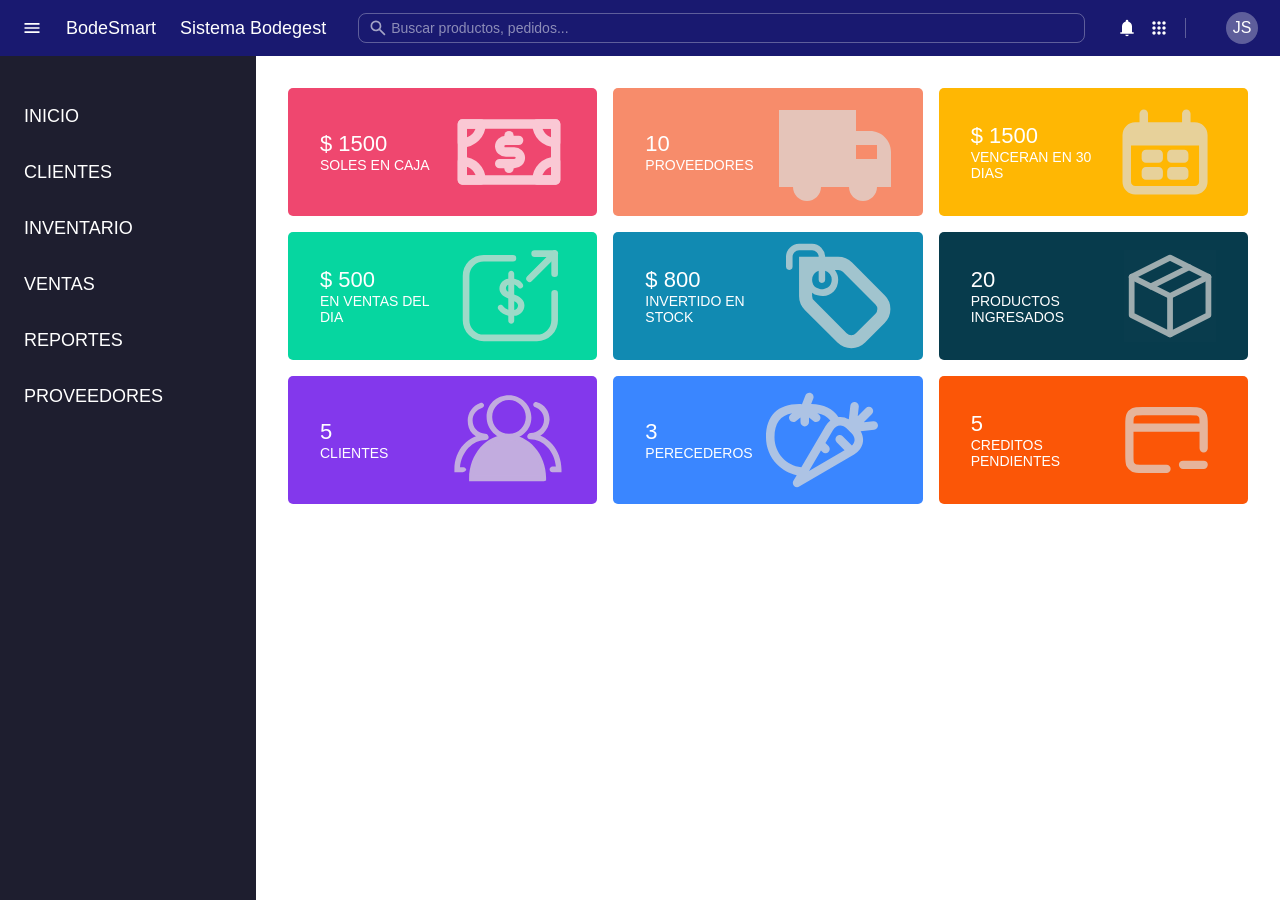
==== commit 2dc36391: "usamos el username para mostrarlo en la pagina" ====
--- a/index.html
+++ b/index.html
@@ -1,171 +1,164 @@
 <!doctype html>
 <html lang="es">
-  <head>
-    <meta charset="UTF-8" />
-    <meta name="viewport" content="width=device-width, initial-scale=1.0" />
-    <title>Document</title>
-    <link rel="stylesheet" href="style.css" />
-    <link rel="stylesheet" href="estilo-inicio.css">
-    <link rel="stylesheet" href="estilo-inventario.css">
+<head>
+      <meta charset="UTF-8" />
+      <meta name="viewport" content="width=device-width, initial-scale=1.0" />
+      <title>Document</title>
+      <link rel="stylesheet" href="style.css" />
+      <link rel="stylesheet" href="estilo-inicio.css">
+      <link rel="stylesheet" href="estilo-inventario.css">
       <link rel="stylesheet" href="estilo-reportes.css">
       <link rel="stylesheet" href="estilo-proveedores.css">
-  </head>
-  <body>
+</head>
+<body>
     <div class="container">
-      <header class="topbar">
-        <div class="header-inner">
-          <div class="header-container">
-            <div class="header-izq">
-              <button onclick="colapsarSidebar()" aria-label="Abrir menú">
-                <svg
-                  xmlns="http://www.w3.org/2000/svg"
-                  
-                  viewBox="0 -960 960 960"
-                >
-                  <path
-                    d="M120-240v-80h720v80H120Zm0-200v-80h720v80H120Zm0-200v-80h720v80H120Z"
-                  />
-                </svg>
-              </button>
-              <span class="">BodeSmart</span>
-              <span class="" style="font-family: 'Gill Sans', 'Gill Sans MT', Calibri, 'Trebuchet MS', sans-serif; display: flex;">Sistema Bodegest</span>
+        <header class="topbar">
+            <div class="header-inner">
+                <div class="header-container">
+                    <div class="header-izq">
+                        <button onclick="colapsarSidebar()" aria-label="Abrir menú">
+                            <svg xmlns="http://www.w3.org/2000/svg" viewBox="0 -960 960 960">
+                                <path d="M120-240v-80h720v80H120Zm0-200v-80h720v80H120Zm0-200v-80h720v80H120Z"/>
+                            </svg>
+                        </button>
+                        <span class="">BodeSmart</span>
+                        <span class="" style="font-family: 'Gill Sans', 'Gill Sans MT', Calibri, 'Trebuchet MS', sans-serif; display: flex;">Sistema Bodegest</span>
+                    </div>
+                    <div class="header-search">
+                        <div class="search-container">
+                            <button>
+                                <svg xmlns="http://www.w3.org/2000/svg" viewBox="0 -960 960 960"><path d="M784-120 532-372q-30 24-69 38t-83 14q-109 0-184.5-75.5T120-580q0-109 75.5-184.5T380-840q109 0 184.5 75.5T640-580q0 44-14 83t-38 69l252 252-56 56ZM380-400q75 0 127.5-52.5T560-580q0-75-52.5-127.5T380-760q-75 0-127.5 52.5T200-580q0 75 52.5 127.5T380-400Z"/></svg>
+                            </button>
+                            <input type="text" placeholder="Buscar productos, pedidos..." />
+                        </div>
+                    </div>
+                    <div class="header-der-btns">
+                        <button class="icon-btn" aria-label="Notificaciones"><svg xmlns="http://www.w3.org/2000/svg" viewBox="0 -960 960 960"><path d="M160-200v-80h80v-280q0-83 50-147.5T420-792v-28q0-25 17.5-42.5T480-880q25 0 42.5 17.5T540-820v28q80 20 130 84.5T720-560v280h80v80H160Zm320-300Zm0 420q-33 0-56.5-23.5T400-160h160q0 33-23.5 56.5T480-80Z"/></svg>
+                            <span class="notif-dot"></span>
+                        </button>
+                        <button>
+                            <svg xmlns="http://www.w3.org/2000/svg" viewBox="0 -960 960 960"><path d="M183.5-183.5Q160-207 160-240t23.5-56.5Q207-320 240-320t56.5 23.5Q320-273 320-240t-23.5 56.5Q273-160 240-160t-56.5-23.5Zm240 0Q400-207 400-240t23.5-56.5Q447-320 480-320t56.5 23.5Q560-273 560-240t-23.5 56.5Q513-160 480-160t-56.5-23.5Zm240 0Q640-207 640-240t23.5-56.5Q687-320 720-320t56.5 23.5Q800-273 800-240t-23.5 56.5Q753-160 720-160t-56.5-23.5Zm-480-240Q160-447 160-480t23.5-56.5Q207-560 240-560t56.5 23.5Q320-513 320-480t-23.5 56.5Q273-400 240-400t-56.5-23.5Zm240 0Q400-447 400-480t23.5-56.5Q447-560 480-560t56.5 23.5Q560-513 560-480t-23.5 56.5Q513-400 480-400t-56.5-23.5Zm240 0Q640-447 640-480t23.5-56.5Q687-560 720-560t56.5 23.5Q800-513 800-480t-23.5 56.5Q753-400 720-400t-56.5-23.5Zm-480-240Q160-687 160-720t23.5-56.5Q207-800 240-800t56.5 23.5Q320-753 320-720t-23.5 56.5Q273-640 240-640t-56.5-23.5Zm240 0Q400-687 400-720t23.5-56.5Q447-800 480-800t56.5 23.5Q560-753 560-720t-23.5 56.5Q513-640 480-640t-56.5-23.5Zm240 0Q640-687 640-720t23.5-56.5Q687-800 720-800t56.5 23.5Q800-753 800-720t-23.5 56.5Q753-640 720-640t-56.5-23.5Z"/></svg>
+                        </button>
+                    </div>
+                    <div class="perfil">
+                        <span id="userName"></span>
+                        <div class="user-avatar" onclick="desplegarMenu(event)">JS</div>
+                        <div class="perfil-menu">
+                            <div class="menu-container" onclick="event.stopPropagation(); window.location='login.html'">
+                                <svg xmlns="http://www.w3.org/2000/svg" viewBox="0 -960 960 960"><path d="M200-120q-33 0-56.5-23.5T120-200v-560q0-33 23.5-56.5T200-840h280v80H200v560h280v80H200Zm440-160-55-58 102-102H360v-80h327L585-622l55-58 200 200-200 200Z"/></svg>
+                                <span>Cerrar sesión</span>
+                            </div>
+                        </div>
+                    </div>
+                </div>
             </div>
-            <div class="header-search">
-              <div class="search-container">
-              <button>
-                <svg xmlns="http://www.w3.org/2000/svg" viewBox="0 -960 960 960"><path d="M784-120 532-372q-30 24-69 38t-83 14q-109 0-184.5-75.5T120-580q0-109 75.5-184.5T380-840q109 0 184.5 75.5T640-580q0 44-14 83t-38 69l252 252-56 56ZM380-400q75 0 127.5-52.5T560-580q0-75-52.5-127.5T380-760q-75 0-127.5 52.5T200-580q0 75 52.5 127.5T380-400Z"/></svg>
-              </button>
-              <input type="text" placeholder="Buscar productos, pedidos..." />
-              </div>
-            </div>
-            <div class="header-der-btns">
-                <button class="icon-btn" aria-label="Notificaciones"><svg xmlns="http://www.w3.org/2000/svg" viewBox="0 -960 960 960"><path d="M160-200v-80h80v-280q0-83 50-147.5T420-792v-28q0-25 17.5-42.5T480-880q25 0 42.5 17.5T540-820v28q80 20 130 84.5T720-560v280h80v80H160Zm320-300Zm0 420q-33 0-56.5-23.5T400-160h160q0 33-23.5 56.5T480-80Z"/></svg>
-                <span class="notif-dot"></span>
-                </button>
-                <button>
-                  <svg xmlns="http://www.w3.org/2000/svg" viewBox="0 -960 960 960"><path d="M183.5-183.5Q160-207 160-240t23.5-56.5Q207-320 240-320t56.5 23.5Q320-273 320-240t-23.5 56.5Q273-160 240-160t-56.5-23.5Zm240 0Q400-207 400-240t23.5-56.5Q447-320 480-320t56.5 23.5Q560-273 560-240t-23.5 56.5Q513-160 480-160t-56.5-23.5Zm240 0Q640-207 640-240t23.5-56.5Q687-320 720-320t56.5 23.5Q800-273 800-240t-23.5 56.5Q753-160 720-160t-56.5-23.5Zm-480-240Q160-447 160-480t23.5-56.5Q207-560 240-560t56.5 23.5Q320-513 320-480t-23.5 56.5Q273-400 240-400t-56.5-23.5Zm240 0Q400-447 400-480t23.5-56.5Q447-560 480-560t56.5 23.5Q560-513 560-480t-23.5 56.5Q513-400 480-400t-56.5-23.5Zm240 0Q640-447 640-480t23.5-56.5Q687-560 720-560t56.5 23.5Q800-513 800-480t-23.5 56.5Q753-400 720-400t-56.5-23.5Zm-480-240Q160-687 160-720t23.5-56.5Q207-800 240-800t56.5 23.5Q320-753 320-720t-23.5 56.5Q273-640 240-640t-56.5-23.5Zm240 0Q400-687 400-720t23.5-56.5Q447-800 480-800t56.5 23.5Q560-753 560-720t-23.5 56.5Q513-640 480-640t-56.5-23.5Zm240 0Q640-687 640-720t23.5-56.5Q687-800 720-800t56.5 23.5Q800-753 800-720t-23.5 56.5Q753-640 720-640t-56.5-23.5Z"/></svg>
-                </button>
-              </div>
-              <div class="perfil">
-                <span>José Sanchez</span>
-                <div class="user-avatar" onclick="desplegarMenu(event)">JS</div>
-                <div class="perfil-menu">
-                  <div class="menu-container" onclick="event.stopPropagation(); window.location='login.html'">
-                    <svg xmlns="http://www.w3.org/2000/svg" viewBox="0 -960 960 960"><path d="M200-120q-33 0-56.5-23.5T120-200v-560q0-33 23.5-56.5T200-840h280v80H200v560h280v80H200Zm440-160-55-58 102-102H360v-80h327L585-622l55-58 200 200-200 200Z"/></svg>
-                    <span>Cerrar sesión</span>
-                  </div>
-                </div>
-              </div>
-          </div>
-        </div>
-      </header>
-      <section class="sidebar">
-        <nav>
-          <ul>
-            <li>
-              <button class="sidebar-button" type="button">
-                INICIO
-              </button>
-            </li>
-            <li>
-              <button class="sidebar-button" type="button">
-                CLIENTES
-              </button>
-            </li>
-            <li>
-              <button class="sidebar-button" type="button">
-                INVENTARIO
-              </button>
-            </li>
-            <li>
-              <button class="sidebar-button" type="button">
-                VENTAS
-              </button>
-            </li>
-            <li>
-              <button class="sidebar-button" type="button">
-                REPORTES
-              </button>
-            </li>
-              <li>
-                  <button class="sidebar-button">
-                      PROVEEDORES
-                  </button>
-              </li>
-          </ul>
-        </nav>
-      </section>
-      <main class="content">
-        <section class="container-info">
-    <ul>
-        <li style="--bg-color: #EF476F;">
-            <div class="info-item">
-                <p>$ 1500</p>
-                <span>SOLES EN CAJA</span>
-            </div>
-            <svg viewBox="0 0 24 24" fill="none" xmlns="http://www.w3.org/2000/svg" stroke="#ffffff"><g id="SVGRepo_bgCarrier" stroke-width="0"></g><g id="SVGRepo_tracerCarrier" stroke-linecap="round" stroke-linejoin="round"></g><g id="SVGRepo_iconCarrier"> <g clip-path="url(#clip0_443_3628)"> <rect x="2" y="6" width="20" height="12" stroke="#ffffff" stroke-width="2" stroke-linecap="round" stroke-linejoin="round"></rect> <path d="M22 10C21.4747 10 20.9546 9.89654 20.4693 9.69552C19.984 9.4945 19.543 9.19986 19.1716 8.82843C18.8001 8.45699 18.5055 8.01604 18.3045 7.53073C18.1035 7.04543 18 6.52529 18 6L22 6L22 10Z" stroke="#ffffff" stroke-width="2" stroke-linecap="round" stroke-linejoin="round"></path> <path d="M18 18C18 16.9391 18.4214 15.9217 19.1716 15.1716C19.9217 14.4214 20.9391 14 22 14L22 18L18 18Z" stroke="#ffffff" stroke-width="2" stroke-linecap="round" stroke-linejoin="round"></path> <path d="M2 14C3.06087 14 4.07828 14.4214 4.82843 15.1716C5.57857 15.9217 6 16.9391 6 18L2 18L2 14Z" stroke="#ffffff" stroke-width="2" stroke-linecap="round" stroke-linejoin="round"></path> <path d="M6 6C6 7.06087 5.57857 8.07828 4.82843 8.82843C4.07828 9.57857 3.06087 10 2 10L2 6H6Z" stroke="#ffffff" stroke-width="2" stroke-linecap="round" stroke-linejoin="round"></path> <path d="M14.0741 9.5H11.3333C10.597 9.5 10 10.0596 10 10.75C10 11.4404 10.597 12 11.3333 12H13.1111C13.8475 12 14.4444 12.5596 14.4444 13.25C14.4444 13.9404 13.8475 14.5 13.1111 14.5H10" stroke="#ffffff" stroke-width="2" stroke-linecap="round" stroke-linejoin="round"></path> <path d="M12 9.51733V8.5" stroke="#ffffff" stroke-width="2" stroke-linecap="round" stroke-linejoin="round"></path> <path d="M12 15.5173V14.5" stroke="#ffffff" stroke-width="2" stroke-linecap="round" stroke-linejoin="round"></path> </g> <defs> <clipPath id="clip0_443_3628"> <rect width="24" height="24" fill="white"></rect> </clipPath> </defs> </g></svg>
-        </li>
-        <li style="--bg-color: #F78C6B;">
-            <div class="info-item">
-                <p>10</p>
-                <span>PROVEEDORES</span>
-            </div>
-            <svg viewBox="0 0 16 16" fill="none" xmlns="http://www.w3.org/2000/svg"><g id="SVGRepo_bgCarrier" stroke-width="0"></g><g id="SVGRepo_tracerCarrier" stroke-linecap="round" stroke-linejoin="round"></g><g id="SVGRepo_iconCarrier"> <path fill-rule="evenodd" clip-rule="evenodd" d="M11 2H0V13H2C2 14.1046 2.89543 15 4 15C5.10457 15 6 14.1046 6 13H10C10 14.1046 10.8954 15 12 15C13.1046 15 14 14.1046 14 13H16V8C16 6.34315 14.6569 5 13 5H11V2ZM11 7V9H14V7H11Z" fill="#deddda"></path> </g></svg>
-        </li>
-        <li style="--bg-color: #FFB703;">
-            <div class="info-item">
-                <p>$ 1500</p>
-                <span>VENCERAN EN 30 DIAS</span>
-            </div>
-            <svg viewBox="0 0 24 24" fill="none" xmlns="http://www.w3.org/2000/svg" stroke="#deddda"><g id="SVGRepo_bgCarrier" stroke-width="0"></g><g id="SVGRepo_tracerCarrier" stroke-linecap="round" stroke-linejoin="round"></g><g id="SVGRepo_iconCarrier"> <rect x="3" y="6" width="18" height="15" rx="2" stroke="#deddda" stroke-width="2"></rect> <path d="M3 10C3 8.11438 3 7.17157 3.58579 6.58579C4.17157 6 5.11438 6 7 6H17C18.8856 6 19.8284 6 20.4142 6.58579C21 7.17157 21 8.11438 21 10H3Z" fill="#deddda"></path> <path d="M7 3L7 6" stroke="#deddda" stroke-width="2" stroke-linecap="round"></path> <path d="M17 3L17 6" stroke="#deddda" stroke-width="2" stroke-linecap="round"></path> <rect x="7" y="12" width="4" height="2" rx="0.5" fill="#deddda"></rect> <rect x="7" y="16" width="4" height="2" rx="0.5" fill="#deddda"></rect> <rect x="13" y="12" width="4" height="2" rx="0.5" fill="#deddda"></rect> <rect x="13" y="16" width="4" height="2" rx="0.5" fill="#deddda"></rect> </g></svg>
-        </li>
-        <li style="--bg-color: #06D6A0;">
-            <div class="info-item">
-                <p>$ 500</p>
-                <span>EN VENTAS DEL DIA</span>
-            </div>
-            <svg viewBox="-0.5 0 25 25" fill="none" xmlns="http://www.w3.org/2000/svg"><g id="SVGRepo_bgCarrier" stroke-width="0"></g><g id="SVGRepo_tracerCarrier" stroke-linecap="round" stroke-linejoin="round"></g><g id="SVGRepo_iconCarrier"> <path d="M12.8702 16.97V18.0701C12.8702 18.2478 12.7995 18.4181 12.6739 18.5437C12.5482 18.6694 12.3778 18.74 12.2001 18.74C12.0224 18.74 11.852 18.6694 11.7264 18.5437C11.6007 18.4181 11.5302 18.2478 11.5302 18.0701V16.9399C11.0867 16.8668 10.6625 16.7051 10.2828 16.4646C9.90316 16.2241 9.57575 15.9097 9.32013 15.54C9.21763 15.428 9.16061 15.2817 9.16016 15.1299C9.16006 15.0433 9.17753 14.9576 9.21155 14.8779C9.24557 14.7983 9.29545 14.7263 9.35809 14.6665C9.42074 14.6067 9.49484 14.5601 9.57599 14.5298C9.65713 14.4994 9.7436 14.4859 9.83014 14.49C9.91602 14.4895 10.0009 14.5081 10.0787 14.5444C10.1566 14.5807 10.2254 14.6338 10.2802 14.7C10.6 15.1178 11.0342 15.4338 11.5302 15.6099V13.0701C10.2002 12.5401 9.53015 11.77 9.53015 10.76C9.55019 10.2193 9.7627 9.70353 10.1294 9.30566C10.4961 8.9078 10.9929 8.65407 11.5302 8.59009V7.47998C11.5302 7.30229 11.6007 7.13175 11.7264 7.0061C11.852 6.88045 12.0224 6.81006 12.2001 6.81006C12.3778 6.81006 12.5482 6.88045 12.6739 7.0061C12.7995 7.13175 12.8702 7.30229 12.8702 7.47998V8.58008C13.2439 8.63767 13.6021 8.76992 13.9234 8.96924C14.2447 9.16856 14.5226 9.43077 14.7402 9.73999C14.8284 9.85568 14.8805 9.99471 14.8901 10.1399C14.8928 10.2256 14.8783 10.3111 14.8473 10.3911C14.8163 10.4711 14.7696 10.5439 14.7099 10.6055C14.6502 10.667 14.5787 10.7161 14.4998 10.7495C14.4208 10.7829 14.3359 10.8001 14.2501 10.8C14.1607 10.7989 14.0725 10.7787 13.9915 10.7407C13.9104 10.7028 13.8384 10.648 13.7802 10.5801C13.5417 10.2822 13.2274 10.054 12.8702 9.91992V12.1699L13.1202 12.27C14.3902 12.76 15.1802 13.4799 15.1802 14.6299C15.163 15.2399 14.9149 15.8208 14.4862 16.2551C14.0575 16.6894 13.4799 16.9449 12.8702 16.97ZM11.5302 11.5901V9.96997C11.3688 10.0285 11.2298 10.1363 11.1329 10.2781C11.0361 10.4198 10.9862 10.5884 10.9902 10.76C10.9984 10.93 11.053 11.0945 11.1483 11.2356C11.2435 11.3767 11.3756 11.4889 11.5302 11.5601V11.5901ZM13.7302 14.6599C13.7302 14.1699 13.3902 13.8799 12.8702 13.6599V15.6599C13.1157 15.6254 13.3396 15.5009 13.4985 15.3105C13.6574 15.1202 13.74 14.8776 13.7302 14.6299V14.6599Z" fill="#deddda"></path> <path d="M12.58 3.96997H6C4.93913 3.96997 3.92178 4.39146 3.17163 5.1416C2.42149 5.89175 2 6.9091 2 7.96997V17.97C2 19.0308 2.42149 20.0482 3.17163 20.7983C3.92178 21.5485 4.93913 21.97 6 21.97H18C19.0609 21.97 20.0783 21.5485 20.8284 20.7983C21.5786 20.0482 22 19.0308 22 17.97V11.8999" stroke="#deddda" stroke-width="1.5" stroke-linecap="round" stroke-linejoin="round"></path> <path d="M16.3398 8.57992L21.9998 2.91992" stroke="#deddda" stroke-width="1.5" stroke-linecap="round" stroke-linejoin="round"></path> <path d="M17.4805 2.91992H22.0005V7.44992" stroke="#deddda" stroke-width="1.5" stroke-linecap="round" stroke-linejoin="round"></path> </g></svg>
-        </li>
-        <li style="--bg-color: #118AB2;">
-            <div class="info-item">
-                <p>$ 800</p>
-                <span>INVERTIDO EN STOCK</span>
-            </div>
-            <svg fill="#deddda" viewBox="0 0 32 32" version="1.1" xmlns="http://www.w3.org/2000/svg"><g id="SVGRepo_bgCarrier" stroke-width="0"></g><g id="SVGRepo_tracerCarrier" stroke-linecap="round" stroke-linejoin="round"></g><g id="SVGRepo_iconCarrier"> <title>label</title> <path d="M0 7.008v-3.008q0-1.632 1.184-2.816t2.816-1.184h4q1.664 0 2.816 1.184t1.184 2.816h4q2.496 0 4.256 1.76l9.984 10.016q1.76 1.728 1.76 4.224t-1.76 4.256l-5.984 6.016q-1.76 1.728-4.224 1.728t-4.256-1.728l-10.016-10.016q-1.76-1.76-1.76-4.256v-12h6.016q0-0.832-0.608-1.408t-1.408-0.576h-4q-0.832 0-1.408 0.576t-0.576 1.408v3.008q0 0.608-0.512 0.864t-0.992 0-0.512-0.864zM8 16q0 0.832 0.608 1.408l9.984 10.016q0.608 0.576 1.44 0.576t1.376-0.576l6.016-6.016q0.576-0.576 0.576-1.408t-0.576-1.408l-10.016-10.016q-0.576-0.576-1.408-0.576h-1.024q1.024 1.376 1.024 3.008 0 1.12-0.384 2.048t-0.992 1.536-1.472 0.992-1.728 0.416-1.76-0.192-1.664-0.832v1.024zM8 11.008q0 0.8 0.32 1.44t0.864 0.928 1.184 0.48 1.28 0 1.152-0.48 0.864-0.928 0.352-1.44q0-0.96-0.576-1.728t-1.44-1.056v2.784q0 0.608-0.512 0.864t-0.992 0-0.48-0.864v-2.784q-0.896 0.288-1.44 1.056t-0.576 1.728z"></path> </g></svg>
-        </li>
-        <li style="--bg-color: #073B4C;">
-            <div class="info-item">
-                <p>20</p>
-                <span>PRODUCTOS INGRESADOS</span>
-            </div>
-            <svg viewBox="0 0 24 24" version="1.1" xmlns="http://www.w3.org/2000/svg" xmlns:xlink="http://www.w3.org/1999/xlink" fill="#000000"><g id="SVGRepo_bgCarrier" stroke-width="0"></g><g id="SVGRepo_tracerCarrier" stroke-linecap="round" stroke-linejoin="round"></g><g id="SVGRepo_iconCarrier"> <title></title> <g fill="none" fill-rule="evenodd" id="页面-1" stroke="none" stroke-width="1"> <g id="导航图标" transform="translate(-325.000000, -80.000000)"> <g id="编组" transform="translate(325.000000, 80.000000)"> <polygon fill="#deddda" fill-opacity="0.01" fill-rule="nonzero" id="路径" points="24 0 0 0 0 24 24 24"></polygon> <polygon id="路径" points="22 7 12 2 2 7 2 17 12 22 22 17" stroke="#deddda" stroke-linejoin="round" stroke-width="1.5"></polygon> <line id="路径" stroke="#deddda" stroke-linecap="round" stroke-linejoin="round" stroke-width="1.5" x1="2" x2="12" y1="7" y2="12"></line> <line id="路径" stroke="#deddda" stroke-linecap="round" stroke-linejoin="round" stroke-width="1.5" x1="12" x2="12" y1="22" y2="12"></line> <line id="路径" stroke="#deddda" stroke-linecap="round" stroke-linejoin="round" stroke-width="1.5" x1="22" x2="12" y1="7" y2="12"></line> <line id="路径" stroke="#deddda" stroke-linecap="round" stroke-linejoin="round" stroke-width="1.5" x1="17" x2="7" y1="4.5" y2="9.5"></line> </g> </g> </g> </g></svg>
-        </li>
-        <li style="--bg-color: #8338EC;">
-            <div class="info-item">
-                <p>5</p>
-                <span>CLIENTES</span>
-            </div>
-            <svg viewBox="0 0 1024 1024" class="icon" version="1.1" xmlns="http://www.w3.org/2000/svg" fill="#deddda"><g id="SVGRepo_bgCarrier" stroke-width="0"></g><g id="SVGRepo_tracerCarrier" stroke-linecap="round" stroke-linejoin="round"></g><g id="SVGRepo_iconCarrier"><path d="M512 505.6c-108.8 0-204.8-89.6-204.8-204.8S396.8 102.4 512 102.4c108.8 0 204.8 89.6 204.8 204.8S620.8 505.6 512 505.6z m0-358.4c-83.2 0-153.6 70.4-153.6 153.6s64 153.6 153.6 153.6 153.6-70.4 153.6-153.6S595.2 147.2 512 147.2z" fill="#deddda"></path><path d="M832 864c0-211.2-147.2-377.6-326.4-377.6s-326.4 166.4-326.4 377.6H832z" fill="#deddda"></path><path d="M832 889.6H147.2v-25.6c0-224 160-403.2 352-403.2s352 179.2 352 396.8v25.6l-19.2 6.4z m-633.6-51.2h608C800 659.2 665.6 512 505.6 512c-166.4 0-294.4 147.2-307.2 326.4zM710.4 499.2c-12.8 0-25.6-12.8-25.6-25.6s12.8-25.6 25.6-25.6c64 0 121.6-51.2 121.6-121.6 0-51.2-32-96-83.2-115.2-12.8-6.4-19.2-19.2-12.8-32 6.4-12.8 19.2-19.2 32-12.8 70.4 19.2 115.2 83.2 115.2 160-6.4 96-83.2 172.8-172.8 172.8z" fill="#deddda"></path><path d="M966.4 806.4h-57.6c-12.8 0-25.6-12.8-25.6-25.6s12.8-25.6 25.6-25.6h32c-12.8-140.8-115.2-249.6-236.8-249.6-12.8 0-25.6-12.8-25.6-25.6s12.8-25.6 25.6-25.6c160 0 288 147.2 288 326.4v25.6h-25.6z" fill="#deddda"></path><path d="M300.8 499.2c-6.4 0-6.4 0 0 0-44.8 0-89.6-12.8-121.6-44.8-32-32-44.8-76.8-44.8-121.6 0-70.4 44.8-134.4 115.2-160 12.8-6.4 25.6 0 32 12.8 6.4 12.8 0 25.6-12.8 32-57.6 19.2-89.6 64-89.6 115.2 0 32 12.8 64 32 83.2 19.2 25.6 51.2 32 83.2 38.4 19.2 0 25.6 12.8 25.6 25.6s-6.4 19.2-19.2 19.2z" fill="#deddda"></path><path d="M89.6 806.4H12.8v-25.6c0-179.2 128-320 288-320 12.8 0 25.6 12.8 25.6 25.6s-12.8 25.6-25.6 25.6C179.2 512 76.8 620.8 64 761.6h32c12.8 0 25.6 12.8 25.6 25.6-6.4 6.4-12.8 19.2-32 19.2z" fill="#deddda"></path></g></svg>
-        </li>
-        <li style="--bg-color: #3A86FF;" >
-            <div class="info-item">
-                <p>3</p>
-                <span>PERECEDEROS</span>
-            </div>
-            <svg fill="#deddda" height="200px" width="200px" version="1.1" id="Layer_1" xmlns="http://www.w3.org/2000/svg" xmlns:xlink="http://www.w3.org/1999/xlink" viewBox="0 0 512 512" xml:space="preserve"><g id="SVGRepo_bgCarrier" stroke-width="0"></g><g id="SVGRepo_tracerCarrier" stroke-linecap="round" stroke-linejoin="round"></g><g id="SVGRepo_iconCarrier"> <g> <g> <path d="M511.879,187.305c-1.188-10.685-10.807-18.385-21.499-17.198l-43.397,4.823l37.41-37.411 c7.601-7.603,7.601-19.928,0-27.531c-7.603-7.601-19.928-7.601-27.531,0l-37.409,37.41l4.82-43.396 c1.188-10.686-6.513-20.311-17.199-21.497c-10.685-1.181-20.311,6.514-21.499,17.199l-6.876,61.896 c-12.201-7.22-25.599-11.085-39.157-11.085c-2.915,0-5.795,0.18-8.637,0.515c-24.32-37.863-66.923-58.157-124.372-59.046 l9.792-25.196c3.895-10.022-1.072-21.303-11.094-25.197c-10.019-3.894-21.303,1.072-25.198,11.094l-15.468,39.797 c-4.287-0.361-8.575-0.545-12.838-0.545C53.886,91.938,0,145.676,0,243.255c0,46.36,17.789,90.2,50.09,123.442 c24.837,25.561,56.174,42.723,90.366,49.903l-15.137,25.823c-4.48,7.643-3.236,17.347,3.029,23.61 c3.751,3.752,8.734,5.703,13.771,5.703c3.374,0,6.772-0.876,9.839-2.674l250.766-146.998 c22.754-13.337,37.536-34.498,40.559-58.056c2.117-16.503-1.668-33.317-10.523-48.324l61.921-6.881 C505.367,207.616,513.067,197.992,511.879,187.305z M38.935,243.255c0-64.125,26.543-100.294,80.889-109.813l-7.112,5.482 c-8.516,6.563-10.098,18.787-3.535,27.304c3.835,4.976,9.601,7.585,15.434,7.585c4.148,0,8.331-1.321,11.87-4.049l21.211-16.348 v20.863c0,10.751,8.716,19.468,19.468,19.468s19.468-8.716,19.468-19.468v-20.863l21.211,16.348 c3.54,2.728,7.721,4.049,11.87,4.049c5.831,0,11.599-2.609,15.434-7.585c6.563-8.516,4.98-20.739-3.535-27.304l-7.008-5.402 c26.228,4.707,46.126,15.697,59.488,32.863c-8.4,6.577-15.782,15.073-21.761,25.274L161.558,380.608 C91.944,372.913,38.935,314.615,38.935,243.255z M404.664,259.053c-1.054,8.215-5.182,15.818-11.867,22.149l-42.133-42.134 c-7.603-7.601-19.928-7.603-27.531-0.001c-7.603,7.603-7.603,19.928-0.001,27.531l35.929,35.931l-162.412,95.207l54.737-93.374 l6.898,6.898c3.801,3.801,8.784,5.703,13.766,5.703c4.981,0,9.965-1.901,13.766-5.701c7.603-7.603,7.603-19.928,0-27.531 l-14.08-14.081l34.176-58.299c8.158-13.915,20.416-21.897,33.633-21.897c10.431,0,20.706,4.762,29.715,13.77l21.901,21.901 C401.366,235.328,406.162,247.378,404.664,259.053z"></path> </g> </g> </g></svg>
-        </li>
-        <li style="--bg-color: #FB5607;">
-            <div class="info-item">
-                <p>5</p>
-                <span>CREDITOS PENDIENTES</span>
-            </div>
-            <svg viewBox="0 0 24 24" fill="none" xmlns="http://www.w3.org/2000/svg"><g id="SVGRepo_bgCarrier" stroke-width="0"></g><g id="SVGRepo_tracerCarrier" stroke-linecap="round" stroke-linejoin="round"></g><g id="SVGRepo_iconCarrier"> <path d="M12 19H6.2C5.07989 19 4.51984 19 4.09202 18.782C3.71569 18.5903 3.40973 18.2843 3.21799 17.908C3 17.4802 3 16.9201 3 15.8V8.2C3 7.0799 3 6.51984 3.21799 6.09202C3.40973 5.71569 3.71569 5.40973 4.09202 5.21799C4.51984 5 5.0799 5 6.2 5H17.8C18.9201 5 19.4802 5 19.908 5.21799C20.2843 5.40973 20.5903 5.71569 20.782 6.09202C21 6.51984 21 7.0799 21 8.2V14M3 9H21M21 18.0007L16 18" stroke="#deddda" stroke-width="2" stroke-linecap="round" stroke-linejoin="round"></path> </g></svg>
-        </li>
-    </ul>
-</section>
-      </main>
+        </header>
+        <section class="sidebar">
+            <nav>
+                <ul>
+                    <li>
+                        <button class="sidebar-button" type="button">
+                            INICIO
+                        </button>
+                    </li>
+                    <li>
+                        <button class="sidebar-button" type="button">
+                            CLIENTES
+                        </button>
+                    </li>
+                    <li>
+                        <button class="sidebar-button" type="button">
+                            INVENTARIO
+                        </button>
+                    </li>
+                    <li>
+                        <button class="sidebar-button" type="button">
+                            VENTAS
+                        </button>
+                    </li>
+                    <li>
+                        <button class="sidebar-button" type="button">
+                            REPORTES
+                        </button>
+                    </li>
+                    <li>
+                        <button class="sidebar-button">
+                            PROVEEDORES
+                        </button>
+                    </li>
+                </ul>
+            </nav>
+        </section>
+        <main class="content">
+            <section class="container-info">
+                <ul>
+                    <li style="--bg-color: #EF476F;">
+                        <div class="info-item">
+                            <p>$ 1500</p>
+                            <span>SOLES EN CAJA</span>
+                        </div>
+                        <svg viewBox="0 0 24 24" fill="none" xmlns="http://www.w3.org/2000/svg" stroke="#ffffff"><g id="SVGRepo_bgCarrier" stroke-width="0"></g><g id="SVGRepo_tracerCarrier" stroke-linecap="round" stroke-linejoin="round"></g><g id="SVGRepo_iconCarrier"> <g clip-path="url(#clip0_443_3628)"> <rect x="2" y="6" width="20" height="12" stroke="#ffffff" stroke-width="2" stroke-linecap="round" stroke-linejoin="round"></rect> <path d="M22 10C21.4747 10 20.9546 9.89654 20.4693 9.69552C19.984 9.4945 19.543 9.19986 19.1716 8.82843C18.8001 8.45699 18.5055 8.01604 18.3045 7.53073C18.1035 7.04543 18 6.52529 18 6L22 6L22 10Z" stroke="#ffffff" stroke-width="2" stroke-linecap="round" stroke-linejoin="round"></path> <path d="M18 18C18 16.9391 18.4214 15.9217 19.1716 15.1716C19.9217 14.4214 20.9391 14 22 14L22 18L18 18Z" stroke="#ffffff" stroke-width="2" stroke-linecap="round" stroke-linejoin="round"></path> <path d="M2 14C3.06087 14 4.07828 14.4214 4.82843 15.1716C5.57857 15.9217 6 16.9391 6 18L2 18L2 14Z" stroke="#ffffff" stroke-width="2" stroke-linecap="round" stroke-linejoin="round"></path> <path d="M6 6C6 7.06087 5.57857 8.07828 4.82843 8.82843C4.07828 9.57857 3.06087 10 2 10L2 6H6Z" stroke="#ffffff" stroke-width="2" stroke-linecap="round" stroke-linejoin="round"></path> <path d="M14.0741 9.5H11.3333C10.597 9.5 10 10.0596 10 10.75C10 11.4404 10.597 12 11.3333 12H13.1111C13.8475 12 14.4444 12.5596 14.4444 13.25C14.4444 13.9404 13.8475 14.5 13.1111 14.5H10" stroke="#ffffff" stroke-width="2" stroke-linecap="round" stroke-linejoin="round"></path> <path d="M12 9.51733V8.5" stroke="#ffffff" stroke-width="2" stroke-linecap="round" stroke-linejoin="round"></path> <path d="M12 15.5173V14.5" stroke="#ffffff" stroke-width="2" stroke-linecap="round" stroke-linejoin="round"></path> </g> <defs> <clipPath id="clip0_443_3628"> <rect width="24" height="24" fill="white"></rect> </clipPath> </defs> </g></svg>
+                    </li>
+                    <li style="--bg-color: #F78C6B;">
+                        <div class="info-item">
+                            <p>10</p>
+                            <span>PROVEEDORES</span>
+                        </div>
+                        <svg viewBox="0 0 16 16" fill="none" xmlns="http://www.w3.org/2000/svg"><g id="SVGRepo_bgCarrier" stroke-width="0"></g><g id="SVGRepo_tracerCarrier" stroke-linecap="round" stroke-linejoin="round"></g><g id="SVGRepo_iconCarrier"> <path fill-rule="evenodd" clip-rule="evenodd" d="M11 2H0V13H2C2 14.1046 2.89543 15 4 15C5.10457 15 6 14.1046 6 13H10C10 14.1046 10.8954 15 12 15C13.1046 15 14 14.1046 14 13H16V8C16 6.34315 14.6569 5 13 5H11V2ZM11 7V9H14V7H11Z" fill="#deddda"></path> </g></svg>
+                    </li>
+                    <li style="--bg-color: #FFB703;">
+                        <div class="info-item">
+                            <p>$ 1500</p>
+                            <span>VENCERAN EN 30 DIAS</span>
+                        </div>
+                        <svg viewBox="0 0 24 24" fill="none" xmlns="http://www.w3.org/2000/svg" stroke="#deddda"><g id="SVGRepo_bgCarrier" stroke-width="0"></g><g id="SVGRepo_tracerCarrier" stroke-linecap="round" stroke-linejoin="round"></g><g id="SVGRepo_iconCarrier"> <rect x="3" y="6" width="18" height="15" rx="2" stroke="#deddda" stroke-width="2"></rect> <path d="M3 10C3 8.11438 3 7.17157 3.58579 6.58579C4.17157 6 5.11438 6 7 6H17C18.8856 6 19.8284 6 20.4142 6.58579C21 7.17157 21 8.11438 21 10H3Z" fill="#deddda"></path> <path d="M7 3L7 6" stroke="#deddda" stroke-width="2" stroke-linecap="round"></path> <path d="M17 3L17 6" stroke="#deddda" stroke-width="2" stroke-linecap="round"></path> <rect x="7" y="12" width="4" height="2" rx="0.5" fill="#deddda"></rect> <rect x="7" y="16" width="4" height="2" rx="0.5" fill="#deddda"></rect> <rect x="13" y="12" width="4" height="2" rx="0.5" fill="#deddda"></rect> <rect x="13" y="16" width="4" height="2" rx="0.5" fill="#deddda"></rect> </g></svg>
+                    </li>
+                    <li style="--bg-color: #06D6A0;">
+                        <div class="info-item">
+                            <p>$ 500</p>
+                            <span>EN VENTAS DEL DIA</span>
+                        </div>
+                        <svg viewBox="-0.5 0 25 25" fill="none" xmlns="http://www.w3.org/2000/svg"><g id="SVGRepo_bgCarrier" stroke-width="0"></g><g id="SVGRepo_tracerCarrier" stroke-linecap="round" stroke-linejoin="round"></g><g id="SVGRepo_iconCarrier"> <path d="M12.8702 16.97V18.0701C12.8702 18.2478 12.7995 18.4181 12.6739 18.5437C12.5482 18.6694 12.3778 18.74 12.2001 18.74C12.0224 18.74 11.852 18.6694 11.7264 18.5437C11.6007 18.4181 11.5302 18.2478 11.5302 18.0701V16.9399C11.0867 16.8668 10.6625 16.7051 10.2828 16.4646C9.90316 16.2241 9.57575 15.9097 9.32013 15.54C9.21763 15.428 9.16061 15.2817 9.16016 15.1299C9.16006 15.0433 9.17753 14.9576 9.21155 14.8779C9.24557 14.7983 9.29545 14.7263 9.35809 14.6665C9.42074 14.6067 9.49484 14.5601 9.57599 14.5298C9.65713 14.4994 9.7436 14.4859 9.83014 14.49C9.91602 14.4895 10.0009 14.5081 10.0787 14.5444C10.1566 14.5807 10.2254 14.6338 10.2802 14.7C10.6 15.1178 11.0342 15.4338 11.5302 15.6099V13.0701C10.2002 12.5401 9.53015 11.77 9.53015 10.76C9.55019 10.2193 9.7627 9.70353 10.1294 9.30566C10.4961 8.9078 10.9929 8.65407 11.5302 8.59009V7.47998C11.5302 7.30229 11.6007 7.13175 11.7264 7.0061C11.852 6.88045 12.0224 6.81006 12.2001 6.81006C12.3778 6.81006 12.5482 6.88045 12.6739 7.0061C12.7995 7.13175 12.8702 7.30229 12.8702 7.47998V8.58008C13.2439 8.63767 13.6021 8.76992 13.9234 8.96924C14.2447 9.16856 14.5226 9.43077 14.7402 9.73999C14.8284 9.85568 14.8805 9.99471 14.8901 10.1399C14.8928 10.2256 14.8783 10.3111 14.8473 10.3911C14.8163 10.4711 14.7696 10.5439 14.7099 10.6055C14.6502 10.667 14.5787 10.7161 14.4998 10.7495C14.4208 10.7829 14.3359 10.8001 14.2501 10.8C14.1607 10.7989 14.0725 10.7787 13.9915 10.7407C13.9104 10.7028 13.8384 10.648 13.7802 10.5801C13.5417 10.2822 13.2274 10.054 12.8702 9.91992V12.1699L13.1202 12.27C14.3902 12.76 15.1802 13.4799 15.1802 14.6299C15.163 15.2399 14.9149 15.8208 14.4862 16.2551C14.0575 16.6894 13.4799 16.9449 12.8702 16.97ZM11.5302 11.5901V9.96997C11.3688 10.0285 11.2298 10.1363 11.1329 10.2781C11.0361 10.4198 10.9862 10.5884 10.9902 10.76C10.9984 10.93 11.053 11.0945 11.1483 11.2356C11.2435 11.3767 11.3756 11.4889 11.5302 11.5601V11.5901ZM13.7302 14.6599C13.7302 14.1699 13.3902 13.8799 12.8702 13.6599V15.6599C13.1157 15.6254 13.3396 15.5009 13.4985 15.3105C13.6574 15.1202 13.74 14.8776 13.7302 14.6299V14.6599Z" fill="#deddda"></path> <path d="M12.58 3.96997H6C4.93913 3.96997 3.92178 4.39146 3.17163 5.1416C2.42149 5.89175 2 6.9091 2 7.96997V17.97C2 19.0308 2.42149 20.0482 3.17163 20.7983C3.92178 21.5485 4.93913 21.97 6 21.97H18C19.0609 21.97 20.0783 21.5485 20.8284 20.7983C21.5786 20.0482 22 19.0308 22 17.97V11.8999" stroke="#deddda" stroke-width="1.5" stroke-linecap="round" stroke-linejoin="round"></path> <path d="M16.3398 8.57992L21.9998 2.91992" stroke="#deddda" stroke-width="1.5" stroke-linecap="round" stroke-linejoin="round"></path> <path d="M17.4805 2.91992H22.0005V7.44992" stroke="#deddda" stroke-width="1.5" stroke-linecap="round" stroke-linejoin="round"></path> </g></svg>
+                    </li>
+                    <li style="--bg-color: #118AB2;">
+                        <div class="info-item">
+                            <p>$ 800</p>
+                            <span>INVERTIDO EN STOCK</span>
+                        </div>
+                        <svg fill="#deddda" viewBox="0 0 32 32" xmlns="http://www.w3.org/2000/svg"><g id="SVGRepo_bgCarrier" stroke-width="0"></g><g id="SVGRepo_tracerCarrier" stroke-linecap="round" stroke-linejoin="round"></g><g id="SVGRepo_iconCarrier"> <title>label</title> <path d="M0 7.008v-3.008q0-1.632 1.184-2.816t2.816-1.184h4q1.664 0 2.816 1.184t1.184 2.816h4q2.496 0 4.256 1.76l9.984 10.016q1.76 1.728 1.76 4.224t-1.76 4.256l-5.984 6.016q-1.76 1.728-4.224 1.728t-4.256-1.728l-10.016-10.016q-1.76-1.76-1.76-4.256v-12h6.016q0-0.832-0.608-1.408t-1.408-0.576h-4q-0.832 0-1.408 0.576t-0.576 1.408v3.008q0 0.608-0.512 0.864t-0.992 0-0.512-0.864zM8 16q0 0.832 0.608 1.408l9.984 10.016q0.608 0.576 1.44 0.576t1.376-0.576l6.016-6.016q0.576-0.576 0.576-1.408t-0.576-1.408l-10.016-10.016q-0.576-0.576-1.408-0.576h-1.024q1.024 1.376 1.024 3.008 0 1.12-0.384 2.048t-0.992 1.536-1.472 0.992-1.728 0.416-1.76-0.192-1.664-0.832v1.024zM8 11.008q0 0.8 0.32 1.44t0.864 0.928 1.184 0.48 1.28 0 1.152-0.48 0.864-0.928 0.352-1.44q0-0.96-0.576-1.728t-1.44-1.056v2.784q0 0.608-0.512 0.864t-0.992 0-0.48-0.864v-2.784q-0.896 0.288-1.44 1.056t-0.576 1.728z"></path> </g></svg>
+                    </li>
+                    <li style="--bg-color: #073B4C;">
+                        <div class="info-item">
+                            <p>20</p>
+                            <span>PRODUCTOS INGRESADOS</span>
+                        </div>
+                        <svg viewBox="0 0 24 24" xmlns="http://www.w3.org/2000/svg" fill="#000000"><g id="SVGRepo_bgCarrier" stroke-width="0"></g><g id="SVGRepo_tracerCarrier" stroke-linecap="round" stroke-linejoin="round"></g><g id="SVGRepo_iconCarrier"> <title></title> <g fill="none" fill-rule="evenodd" id="页面-1" stroke="none" stroke-width="1"> <g id="导航图标" transform="translate(-325.000000, -80.000000)"> <g id="编组" transform="translate(325.000000, 80.000000)"> <polygon fill="#deddda" fill-opacity="0.01" fill-rule="nonzero" id="路径" points="24 0 0 0 0 24 24 24"></polygon> <polygon id="路径" points="22 7 12 2 2 7 2 17 12 22 22 17" stroke="#deddda" stroke-linejoin="round" stroke-width="1.5"></polygon> <line id="路径" stroke="#deddda" stroke-linecap="round" stroke-linejoin="round" stroke-width="1.5" x1="2" x2="12" y1="7" y2="12"></line> <line id="路径" stroke="#deddda" stroke-linecap="round" stroke-linejoin="round" stroke-width="1.5" x1="12" x2="12" y1="22" y2="12"></line> <line id="路径" stroke="#deddda" stroke-linecap="round" stroke-linejoin="round" stroke-width="1.5" x1="22" x2="12" y1="7" y2="12"></line> <line id="路径" stroke="#deddda" stroke-linecap="round" stroke-linejoin="round" stroke-width="1.5" x1="17" x2="7" y1="4.5" y2="9.5"></line> </g> </g> </g> </g></svg>
+                    </li>
+                    <li style="--bg-color: #8338EC;">
+                        <div class="info-item">
+                            <p>5</p>
+                            <span>CLIENTES</span>
+                        </div>
+                        <svg viewBox="0 0 1024 1024" class="icon" xmlns="http://www.w3.org/2000/svg" fill="#deddda"><g id="SVGRepo_bgCarrier" stroke-width="0"></g><g id="SVGRepo_tracerCarrier" stroke-linecap="round" stroke-linejoin="round"></g><g id="SVGRepo_iconCarrier"><path d="M512 505.6c-108.8 0-204.8-89.6-204.8-204.8S396.8 102.4 512 102.4c108.8 0 204.8 89.6 204.8 204.8S620.8 505.6 512 505.6z m0-358.4c-83.2 0-153.6 70.4-153.6 153.6s64 153.6 153.6 153.6 153.6-70.4 153.6-153.6S595.2 147.2 512 147.2z" fill="#deddda"></path><path d="M832 864c0-211.2-147.2-377.6-326.4-377.6s-326.4 166.4-326.4 377.6H832z" fill="#deddda"></path><path d="M832 889.6H147.2v-25.6c0-224 160-403.2 352-403.2s352 179.2 352 396.8v25.6l-19.2 6.4z m-633.6-51.2h608C800 659.2 665.6 512 505.6 512c-166.4 0-294.4 147.2-307.2 326.4zM710.4 499.2c-12.8 0-25.6-12.8-25.6-25.6s12.8-25.6 25.6-25.6c64 0 121.6-51.2 121.6-121.6 0-51.2-32-96-83.2-115.2-12.8-6.4-19.2-19.2-12.8-32 6.4-12.8 19.2-19.2 32-12.8 70.4 19.2 115.2 83.2 115.2 160-6.4 96-83.2 172.8-172.8 172.8z" fill="#deddda"></path><path d="M966.4 806.4h-57.6c-12.8 0-25.6-12.8-25.6-25.6s12.8-25.6 25.6-25.6h32c-12.8-140.8-115.2-249.6-236.8-249.6-12.8 0-25.6-12.8-25.6-25.6s12.8-25.6 25.6-25.6c160 0 288 147.2 288 326.4v25.6h-25.6z" fill="#deddda"></path><path d="M300.8 499.2c-6.4 0-6.4 0 0 0-44.8 0-89.6-12.8-121.6-44.8-32-32-44.8-76.8-44.8-121.6 0-70.4 44.8-134.4 115.2-160 12.8-6.4 25.6 0 32 12.8 6.4 12.8 0 25.6-12.8 32-57.6 19.2-89.6 64-89.6 115.2 0 32 12.8 64 32 83.2 19.2 25.6 51.2 32 83.2 38.4 19.2 0 25.6 12.8 25.6 25.6s-6.4 19.2-19.2 19.2z" fill="#deddda"></path><path d="M89.6 806.4H12.8v-25.6c0-179.2 128-320 288-320 12.8 0 25.6 12.8 25.6 25.6s-12.8 25.6-25.6 25.6C179.2 512 76.8 620.8 64 761.6h32c12.8 0 25.6 12.8 25.6 25.6-6.4 6.4-12.8 19.2-32 19.2z" fill="#deddda"></path></g></svg>
+                    </li>
+                    <li style="--bg-color: #3A86FF;" >
+                        <div class="info-item">
+                            <p>3</p>
+                            <span>PERECEDEROS</span>
+                        </div>
+                        <svg fill="#deddda" height="200px" width="200px" id="Layer_1" xmlns="http://www.w3.org/2000/svg" viewBox="0 0 512 512" xml:space="preserve"><g id="SVGRepo_bgCarrier" stroke-width="0"></g><g id="SVGRepo_tracerCarrier" stroke-linecap="round" stroke-linejoin="round"></g><g id="SVGRepo_iconCarrier"> <g> <g> <path d="M511.879,187.305c-1.188-10.685-10.807-18.385-21.499-17.198l-43.397,4.823l37.41-37.411 c7.601-7.603,7.601-19.928,0-27.531c-7.603-7.601-19.928-7.601-27.531,0l-37.409,37.41l4.82-43.396 c1.188-10.686-6.513-20.311-17.199-21.497c-10.685-1.181-20.311,6.514-21.499,17.199l-6.876,61.896 c-12.201-7.22-25.599-11.085-39.157-11.085c-2.915,0-5.795,0.18-8.637,0.515c-24.32-37.863-66.923-58.157-124.372-59.046 l9.792-25.196c3.895-10.022-1.072-21.303-11.094-25.197c-10.019-3.894-21.303,1.072-25.198,11.094l-15.468,39.797 c-4.287-0.361-8.575-0.545-12.838-0.545C53.886,91.938,0,145.676,0,243.255c0,46.36,17.789,90.2,50.09,123.442 c24.837,25.561,56.174,42.723,90.366,49.903l-15.137,25.823c-4.48,7.643-3.236,17.347,3.029,23.61 c3.751,3.752,8.734,5.703,13.771,5.703c3.374,0,6.772-0.876,9.839-2.674l250.766-146.998 c22.754-13.337,37.536-34.498,40.559-58.056c2.117-16.503-1.668-33.317-10.523-48.324l61.921-6.881 C505.367,207.616,513.067,197.992,511.879,187.305z M38.935,243.255c0-64.125,26.543-100.294,80.889-109.813l-7.112,5.482 c-8.516,6.563-10.098,18.787-3.535,27.304c3.835,4.976,9.601,7.585,15.434,7.585c4.148,0,8.331-1.321,11.87-4.049l21.211-16.348 v20.863c0,10.751,8.716,19.468,19.468,19.468s19.468-8.716,19.468-19.468v-20.863l21.211,16.348 c3.54,2.728,7.721,4.049,11.87,4.049c5.831,0,11.599-2.609,15.434-7.585c6.563-8.516,4.98-20.739-3.535-27.304l-7.008-5.402 c26.228,4.707,46.126,15.697,59.488,32.863c-8.4,6.577-15.782,15.073-21.761,25.274L161.558,380.608 C91.944,372.913,38.935,314.615,38.935,243.255z M404.664,259.053c-1.054,8.215-5.182,15.818-11.867,22.149l-42.133-42.134 c-7.603-7.601-19.928-7.603-27.531-0.001c-7.603,7.603-7.603,19.928-0.001,27.531l35.929,35.931l-162.412,95.207l54.737-93.374 l6.898,6.898c3.801,3.801,8.784,5.703,13.766,5.703c4.981,0,9.965-1.901,13.766-5.701c7.603-7.603,7.603-19.928,0-27.531 l-14.08-14.081l34.176-58.299c8.158-13.915,20.416-21.897,33.633-21.897c10.431,0,20.706,4.762,29.715,13.77l21.901,21.901 C401.366,235.328,406.162,247.378,404.664,259.053z"></path> </g> </g> </g></svg>
+                    </li>
+                    <li style="--bg-color: #FB5607;">
+                        <div class="info-item">
+                            <p>5</p>
+                            <span>CREDITOS PENDIENTES</span>
+                        </div>
+                        <svg viewBox="0 0 24 24" fill="none" xmlns="http://www.w3.org/2000/svg"><g id="SVGRepo_bgCarrier" stroke-width="0"></g><g id="SVGRepo_tracerCarrier" stroke-linecap="round" stroke-linejoin="round"></g><g id="SVGRepo_iconCarrier"> <path d="M12 19H6.2C5.07989 19 4.51984 19 4.09202 18.782C3.71569 18.5903 3.40973 18.2843 3.21799 17.908C3 17.4802 3 16.9201 3 15.8V8.2C3 7.0799 3 6.51984 3.21799 6.09202C3.40973 5.71569 3.71569 5.40973 4.09202 5.21799C4.51984 5 5.0799 5 6.2 5H17.8C18.9201 5 19.4802 5 19.908 5.21799C20.2843 5.40973 20.5903 5.71569 20.782 6.09202C21 6.51984 21 7.0799 21 8.2V14M3 9H21M21 18.0007L16 18" stroke="#deddda" stroke-width="2" stroke-linecap="round" stroke-linejoin="round"></path> </g></svg>
+                    </li>
+                </ul>
+            </section>
+        </main>
     </div>
-
     <script src="js.js"></script>
-  </body>
+</body>
 </html>
--- a/style.css
+++ b/style.css
@@ -60,7 +60,6 @@
   height: 100%;
   width: 100%;
   gap: 2em;
-  
 }
 
 .header-izq{
